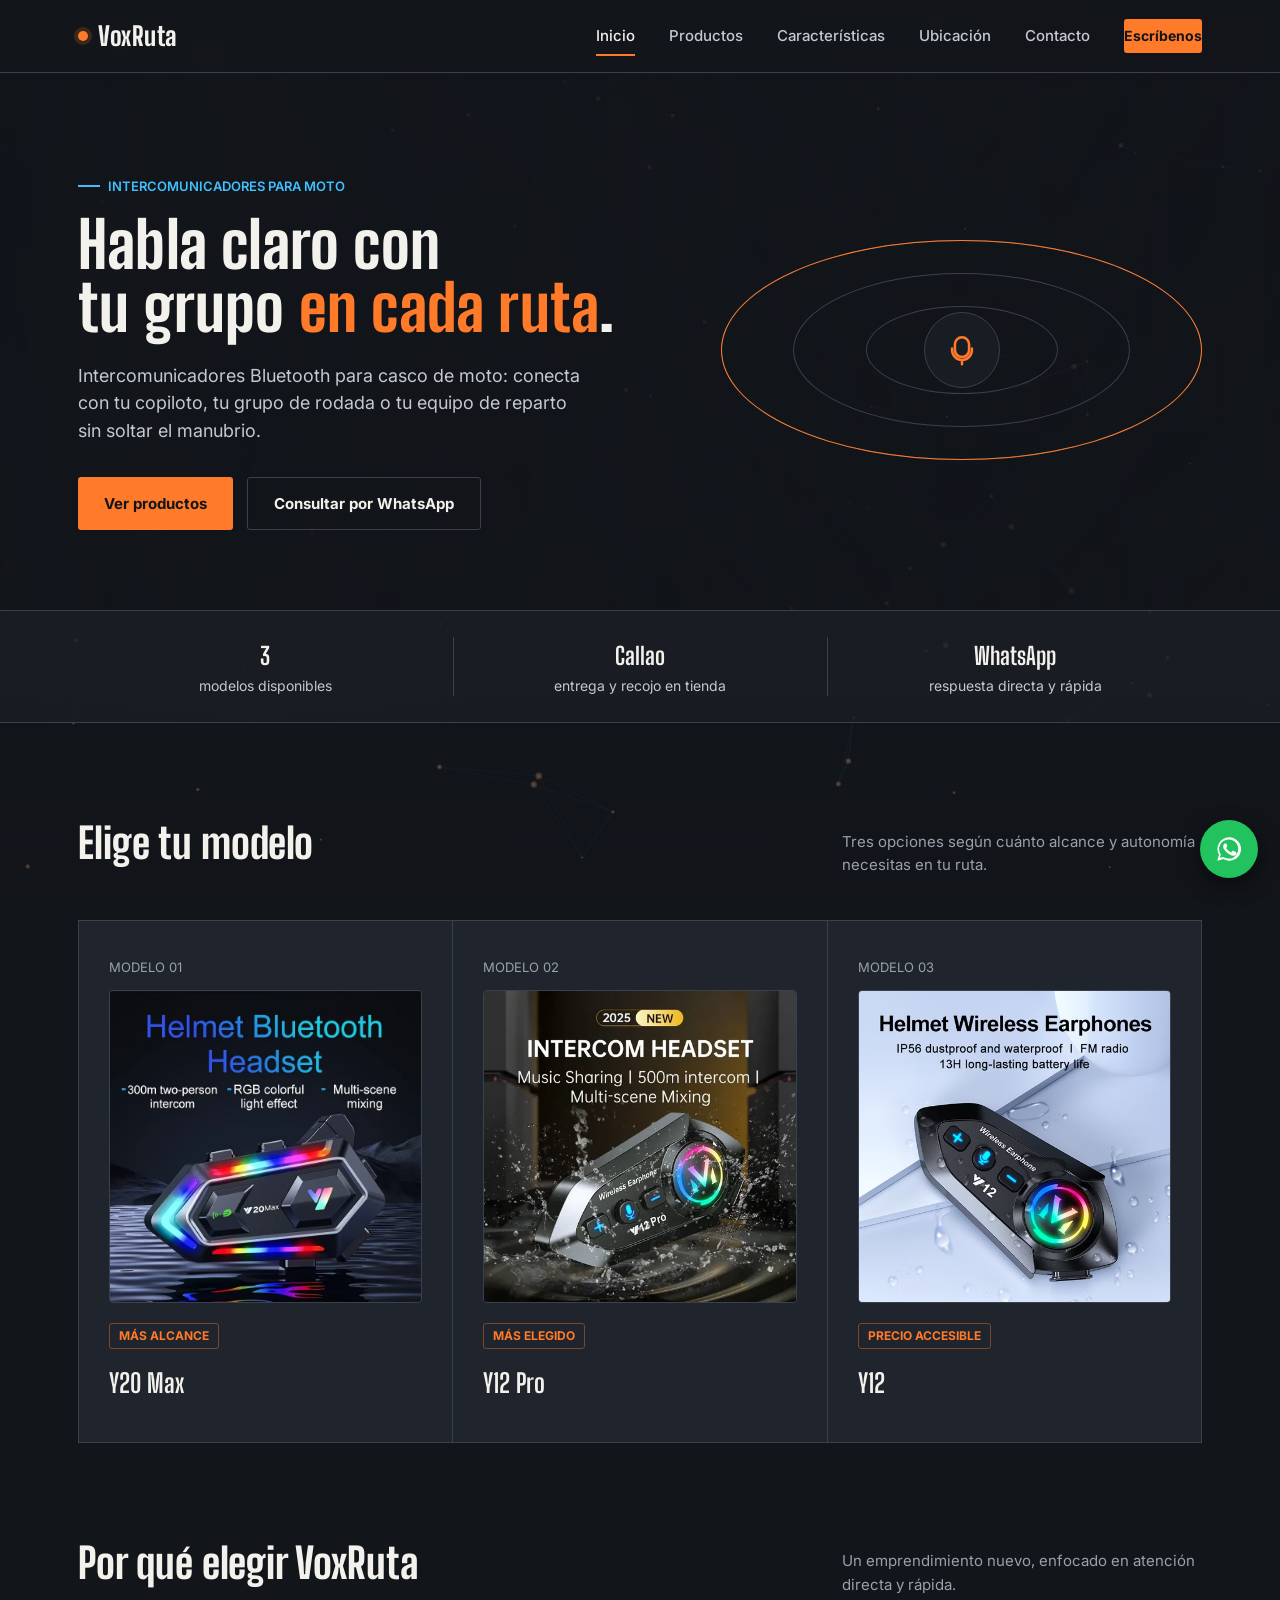
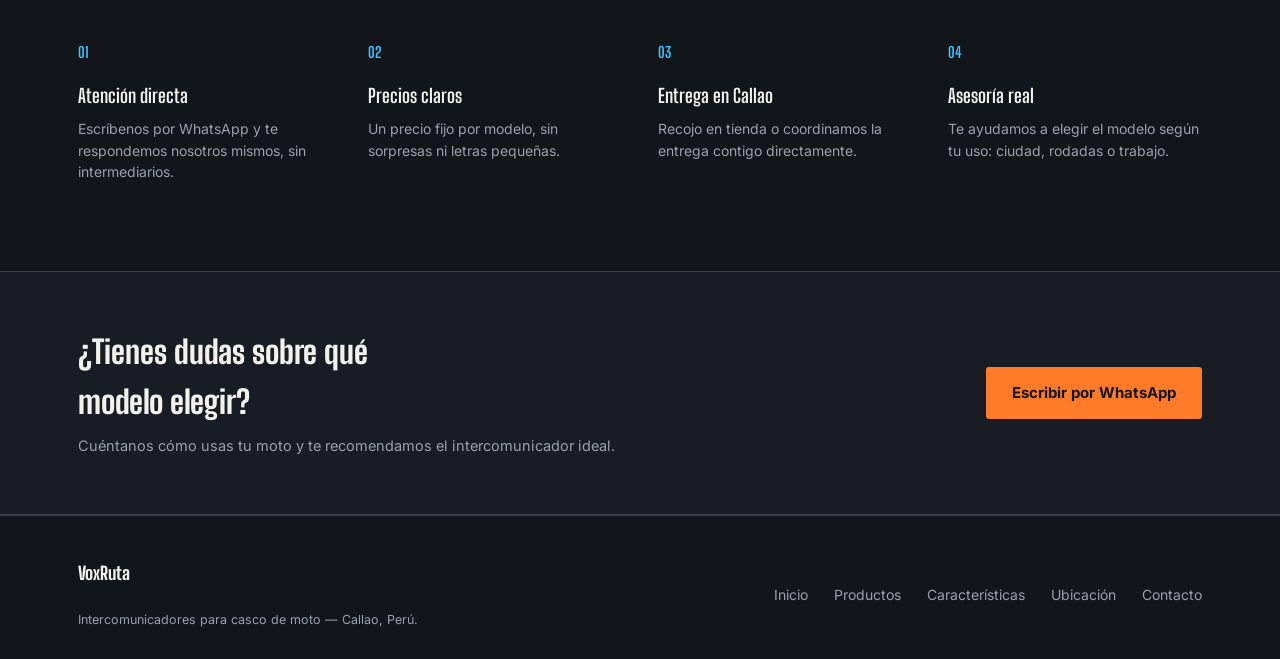
==== index.html @ f1b03894 "Add files via upload" ====
<!DOCTYPE html>
<html lang="es">
<head>
<meta charset="UTF-8">
<meta name="viewport" content="width=device-width, initial-scale=1.0">
<title>VoxRuta — Intercomunicadores para casco de moto</title>
<meta name="description" content="Intercomunicadores Bluetooth para casco de moto en Callao. Modelos Y20 Max, Y12 Pro y Y12. Pide directo por WhatsApp.">
<link rel="stylesheet" href="estilos/estilos.css">
</head>
<body>

<canvas id="fondo-animado"></canvas>
<div class="velo-fondo"></div>

<header class="encabezado">
  <div class="envoltura">
    <a href="index.html" class="marca"><span class="punto"></span>VoxRuta</a>
    <nav class="nav-principal" id="nav-principal">
      <a href="index.html" class="activo">Inicio</a>
      <a href="productos.html">Productos</a>
      <a href="caracteristicas.html">Características</a>
      <a href="ubicacion.html">Ubicación</a>
      <a href="contacto.html">Contacto</a>
      <a href="https://wa.me/51930140078?text=Hola%20VoxRuta%2C%20quiero%20informaci%C3%B3n%20sobre%20sus%20intercomunicadores" class="btn-wsp-nav" target="_blank" rel="noopener">Escríbenos</a>
    </nav>
    <button class="menu-toggle" id="menu-toggle" aria-label="Abrir menú" aria-expanded="false">
      <span></span><span></span><span></span>
    </button>
  </div>
</header>

<main>

  <section class="hero">
    <video class="hero-video" autoplay muted loop playsinline poster="imagenes/hero-poster.jpg">
      <source src="imagenes/hero-moto.mp4.mp4" type="video/mp4">
    </video>
    <div class="hero-video-overlay" aria-hidden="true"></div>
    <div class="envoltura">
      <div>
        <div class="hero-etiqueta"><span class="barra"></span>INTERCOMUNICADORES PARA MOTO</div>
        <h1>Habla claro con<br>tu grupo <span>en cada ruta</span>.</h1>
        <p class="intro">Intercomunicadores Bluetooth para casco de moto: conecta con tu copiloto, tu grupo de rodada o tu equipo de reparto sin soltar el manubrio.</p>
        <div class="fila-botones">
          <a href="productos.html" class="btn-primario">Ver productos</a>
          <a href="https://wa.me/51930140078?text=Hola%20VoxRuta%2C%20quiero%20informaci%C3%B3n%20sobre%20sus%20intercomunicadores" class="btn-secundario" target="_blank" rel="noopener">Consultar por WhatsApp</a>
        </div>
      </div>
      <div class="radar-wrap" aria-hidden="true">
        <div class="radar-anillo a1"></div>
        <div class="radar-anillo a2"></div>
        <div class="radar-anillo a3"></div>
        <div class="radar-pulso"></div>
        <div class="radar-centro">
          <svg viewBox="0 0 24 24" fill="none" stroke="currentColor" stroke-width="1.8">
            <path d="M12 3a5 5 0 0 0-5 5v4a5 5 0 0 0 10 0V8a5 5 0 0 0-5-5Z" stroke-linecap="round" stroke-linejoin="round"/>
            <path d="M19 11v1a7 7 0 0 1-14 0v-1M12 19v3" stroke-linecap="round" stroke-linejoin="round"/>
          </svg>
        </div>
      </div>
    </div>
  </section>

  <section class="franja">
    <div class="envoltura">
      <div class="franja-item"><strong>3</strong>modelos disponibles</div>
      <div class="franja-item"><strong>Callao</strong>entrega y recojo en tienda</div>
      <div class="franja-item"><strong>WhatsApp</strong>respuesta directa y rápida</div>
    </div>
  </section>

  <section class="seccion" id="modelos">
    <div class="envoltura">
      <div class="seccion-cabecera">
        <h2>Elige tu modelo</h2>
        <p>Tres opciones según cuánto alcance y autonomía necesitas en tu ruta.</p>
      </div>

      <div class="grilla-productos">

        <a class="tarjeta-producto tarjeta-simple" href="productos.html">
          <span class="modelo-num">MODELO 01</span>
          <div class="foto-producto"><img src="imagenes/y20 max.jpg" alt="Intercomunicador Y20 Max" loading="lazy"></div>
          <span class="destacado">MÁS ALCANCE</span>
          <h3>Y20 Max</h3>
        </a>

        <a class="tarjeta-producto tarjeta-simple" href="productos.html">
          <span class="modelo-num">MODELO 02</span>
          <div class="foto-producto"><img src="imagenes/y12 pro.avif" alt="Intercomunicador Y12 Pro" loading="lazy"></div>
          <span class="destacado">MÁS ELEGIDO</span>
          <h3>Y12 Pro</h3>
        </a>

        <a class="tarjeta-producto tarjeta-simple" href="productos.html">
          <span class="modelo-num">MODELO 03</span>
          <div class="foto-producto"><img src="imagenes/y12.avif" alt="Intercomunicador Y12" loading="lazy"></div>
          <span class="destacado">PRECIO ACCESIBLE</span>
          <h3>Y12</h3>
        </a>

      </div>
    </div>
  </section>

  <section class="seccion" style="padding-top:0">
    <div class="envoltura">
      <div class="seccion-cabecera">
        <h2>Por qué elegir VoxRuta</h2>
        <p>Un emprendimiento nuevo, enfocado en atención directa y rápida.</p>
      </div>
      <div class="grilla-beneficios">
        <div class="beneficio">
          <span class="num">01</span>
          <h4>Atención directa</h4>
          <p>Escríbenos por WhatsApp y te respondemos nosotros mismos, sin intermediarios.</p>
        </div>
        <div class="beneficio">
          <span class="num">02</span>
          <h4>Precios claros</h4>
          <p>Un precio fijo por modelo, sin sorpresas ni letras pequeñas.</p>
        </div>
        <div class="beneficio">
          <span class="num">03</span>
          <h4>Entrega en Callao</h4>
          <p>Recojo en tienda o coordinamos la entrega contigo directamente.</p>
        </div>
        <div class="beneficio">
          <span class="num">04</span>
          <h4>Asesoría real</h4>
          <p>Te ayudamos a elegir el modelo según tu uso: ciudad, rodadas o trabajo.</p>
        </div>
      </div>
    </div>
  </section>

  <section class="banner-wsp">
    <div class="envoltura">
      <div>
        <h3>¿Tienes dudas sobre qué modelo elegir?</h3>
        <p>Cuéntanos cómo usas tu moto y te recomendamos el intercomunicador ideal.</p>
      </div>
      <a href="https://wa.me/51930140078?text=Hola%20VoxRuta%2C%20tengo%20una%20consulta%20sobre%20los%20intercomunicadores" class="btn-primario" target="_blank" rel="noopener">Escribir por WhatsApp</a>
    </div>
  </section>

</main>

<footer class="pie">
  <div class="envoltura">
    <div>
      <div class="pie-marca">VoxRuta</div>
      <p class="pie-copy">Intercomunicadores para casco de moto — Callao, Perú.</p>
    </div>
    <nav class="pie-links">
      <a href="index.html">Inicio</a>
      <a href="productos.html">Productos</a>
      <a href="caracteristicas.html">Características</a>
      <a href="ubicacion.html">Ubicación</a>
      <a href="contacto.html">Contacto</a>
    </nav>
  </div>
</footer>

<a class="wsp-flotante" href="https://wa.me/51930140078?text=Hola%20VoxRuta%2C%20quiero%20informaci%C3%B3n%20sobre%20sus%20intercomunicadores" target="_blank" rel="noopener" aria-label="Escribir por WhatsApp">
  <svg viewBox="0 0 24 24" fill="#fff"><path d="M17.5 14.4c-.3-.1-1.6-.8-1.9-.9-.3-.1-.4-.1-.6.1-.2.3-.7.9-.8 1-.1.2-.3.2-.6.1-.3-.1-1.2-.4-2.3-1.4-.8-.7-1.4-1.6-1.6-1.9-.2-.3 0-.5.1-.6.1-.1.3-.3.4-.5.1-.1.2-.3.3-.4.1-.2 0-.4 0-.5C10.4 9 10 8 9.8 7.6c-.2-.4-.4-.4-.6-.4h-.5c-.2 0-.5.1-.7.3-.3.3-1 1-1 2.3s1 2.7 1.2 2.9c.1.2 2 3 4.8 4.3.7.3 1.2.5 1.6.6.7.2 1.3.2 1.8.1.5-.1 1.6-.7 1.9-1.3.2-.6.2-1.1.2-1.2-.1-.1-.3-.2-.6-.3Z"/><path d="M12 2a10 10 0 0 0-8.6 15L2 22l5.2-1.4A10 10 0 1 0 12 2Zm0 18.2c-1.6 0-3.2-.4-4.5-1.2l-.3-.2-3 .8.8-2.9-.2-.3A8.2 8.2 0 1 1 12 20.2Z"/></svg>
</a>

<script src="estilos/fondo.js"></script>
<script>
  const btnMenu = document.getElementById('menu-toggle');
  const nav = document.getElementById('nav-principal');
  btnMenu.addEventListener('click', () => {
    const abierto = nav.classList.toggle('abierto');
    btnMenu.setAttribute('aria-expanded', abierto);
  });
</script>

</body>
</html>
---- estilos/estilos.css ----
@import url('https://fonts.googleapis.com/css2?family=Big+Shoulders+Display:wght@600;700;800&family=Inter:wght@400;500;600;700&display=swap');

:root{
  --asfalto-900:#12151A;
  --asfalto-800:#1B1F26;
  --asfalto-700:#262B34;
  --linea-500:#3A414D;
  --ambar-500:#FF7A29;
  --ambar-400:#FF9A57;
  --onda-500:#3FC1FF;
  --crema-100:#F3F1EC;
  --gris-400:#9AA1AC;
  --gris-300:#C4C9D1;

  --fuente-display:'Big Shoulders Display', 'Arial Narrow', sans-serif;
  --fuente-texto:'Inter', -apple-system, BlinkMacSystemFont, 'Segoe UI', sans-serif;

  --radio-radar: 220px;
}

*{ box-sizing:border-box; margin:0; padding:0; }

html{ scroll-behavior:smooth; }

body{
  background:var(--asfalto-900);
  color:var(--crema-100);
  font-family:var(--fuente-texto);
  line-height:1.55;
  -webkit-font-smoothing:antialiased;
  position:relative;
}

/* -------------------- Fondo animado (canvas) -------------------- */

#fondo-animado{
  position:fixed;
  inset:0;
  z-index:-2;
  width:100vw;
  height:100vh;
  display:block;
  background:radial-gradient(ellipse at 20% 0%, #171B22 0%, var(--asfalto-900) 62%);
}

.velo-fondo{
  position:fixed;
  inset:0;
  z-index:-1;
  background:linear-gradient(180deg, rgba(18,21,26,0.35) 0%, rgba(18,21,26,0.55) 100%);
  pointer-events:none;
}

a{ color:inherit; text-decoration:none; }

img{ max-width:100%; display:block; }

.envoltura{
  max-width:1180px;
  margin:0 auto;
  padding:0 28px;
}

/* -------------------- Encabezado -------------------- */

.encabezado{
  position:sticky;
  top:0;
  z-index:50;
  background:rgba(18,21,26,0.72);
  backdrop-filter:blur(8px);
  border-bottom:1px solid var(--linea-500);
}

.encabezado .envoltura{
  display:flex;
  align-items:center;
  justify-content:space-between;
  height:72px;
}

.marca{
  display:flex;
  align-items:center;
  gap:10px;
  font-family:var(--fuente-display);
  font-weight:800;
  font-size:26px;
  letter-spacing:0.5px;
}

.marca .punto{
  width:10px;
  height:10px;
  border-radius:50%;
  background:var(--ambar-500);
  box-shadow:0 0 0 4px rgba(255,122,41,0.18);
}

.nav-principal{
  display:flex;
  align-items:center;
  gap:34px;
  font-size:15px;
  font-weight:500;
  color:var(--gris-300);
}

.nav-principal a{
  position:relative;
  padding:6px 0;
  transition:color .2s ease;
}
.nav-principal a:hover,
.nav-principal a.activo{ color:var(--crema-100); }
.nav-principal a.activo::after{
  content:"";
  position:absolute;
  left:0; right:0; bottom:-2px;
  height:2px;
  background:var(--ambar-500);
}

.btn-wsp-nav{
  display:flex;
  align-items:center;
  gap:8px;
  background:var(--ambar-500);
  color:var(--asfalto-900);
  font-weight:700;
  padding:10px 18px;
  border-radius:3px;
  font-size:14px;
  transition:background .2s ease, transform .15s ease;
}
.btn-wsp-nav:hover{ background:var(--ambar-400); transform:translateY(-1px); }

.menu-toggle{
  display:none;
  flex-direction:column;
  gap:5px;
  background:none;
  border:none;
  cursor:pointer;
  padding:6px;
}
.menu-toggle span{
  width:24px; height:2px; background:var(--crema-100);
}

/* -------------------- Botón flotante WhatsApp -------------------- */

.wsp-flotante{
  position:fixed;
  right:22px;
  bottom:22px;
  z-index:60;
  width:58px;
  height:58px;
  border-radius:50%;
  background:#22C35E;
  display:flex;
  align-items:center;
  justify-content:center;
  box-shadow:0 8px 22px rgba(0,0,0,0.45);
  transition:transform .18s ease;
}
.wsp-flotante:hover{ transform:scale(1.07); }
.wsp-flotante svg{ width:28px; height:28px; }

/* -------------------- Hero -------------------- */

.hero{
  position:relative;
  overflow:hidden;
  padding:96px 0 80px;
  border-bottom:1px solid var(--linea-500);
}

.hero-video{
  position:absolute;
  inset:0;
  z-index:0;
  width:100%;
  height:100%;
  object-fit:cover;
  object-position:center 40%;
}

.hero-video-overlay{
  position:absolute;
  inset:0;
  z-index:0;
  background:
    linear-gradient(90deg, rgba(18,21,26,0.94) 0%, rgba(18,21,26,0.75) 42%, rgba(18,21,26,0.45) 75%, rgba(18,21,26,0.65) 100%),
    linear-gradient(180deg, rgba(18,21,26,0.25) 0%, rgba(18,21,26,0.55) 100%);
}

@media (prefers-reduced-motion: reduce){
  .hero-video{ display:none; }
}

.hero .envoltura{
  position:relative;
  z-index:1;
  display:grid;
  grid-template-columns:1.1fr 0.9fr;
  gap:56px;
  align-items:center;
}

.hero-etiqueta{
  display:inline-flex;
  align-items:center;
  gap:8px;
  font-size:13px;
  font-weight:600;
  color:var(--onda-500);
  margin-bottom:18px;
}
.hero-etiqueta .barra{ width:22px; height:2px; background:var(--onda-500); }

.hero h1{
  font-family:var(--fuente-display);
  font-weight:800;
  font-size:clamp(40px, 6vw, 64px);
  line-height:0.98;
  letter-spacing:0.2px;
  margin-bottom:22px;
}
.hero h1 span{ color:var(--ambar-500); }

.hero p.intro{
  font-size:18px;
  color:var(--gris-300);
  max-width:46ch;
  margin-bottom:32px;
}

.fila-botones{ display:flex; gap:14px; flex-wrap:wrap; }

.btn-primario, .btn-secundario{
  display:inline-flex;
  align-items:center;
  gap:10px;
  padding:14px 26px;
  border-radius:3px;
  font-weight:700;
  font-size:15px;
  transition:transform .15s ease, background .2s ease, border-color .2s ease;
}
.btn-primario{ background:var(--ambar-500); color:var(--asfalto-900); }
.btn-primario:hover{ background:var(--ambar-400); transform:translateY(-1px); }
.btn-secundario{ border:1px solid var(--linea-500); color:var(--crema-100); }
.btn-secundario:hover{ border-color:var(--gris-400); }

/* Radar decorativo del hero */
.radar-wrap{
  position:relative;
  display:flex;
  align-items:center;
  justify-content:center;
  height:var(--radio-radar);
}
.radar-anillo{
  position:absolute;
  border:1px solid var(--linea-500);
  border-radius:50%;
}
.radar-anillo.a1{ width:100%; height:100%; }
.radar-anillo.a2{ width:70%; height:70%; }
.radar-anillo.a3{ width:40%; height:40%; }
.radar-pulso{
  position:absolute;
  width:100%; height:100%;
  border-radius:50%;
  border:1px solid var(--ambar-500);
  animation:pulso 2.8s ease-out infinite;
}
@keyframes pulso{
  0%{ transform:scale(0.35); opacity:0.9; }
  100%{ transform:scale(1); opacity:0; }
}
.radar-centro{
  position:relative;
  z-index:2;
  width:76px; height:76px;
  border-radius:50%;
  background:rgba(27,31,38,0.85);
  border:1px solid var(--linea-500);
  display:flex;
  align-items:center;
  justify-content:center;
}
.radar-centro svg{ width:34px; height:34px; color:var(--ambar-500); }

@media (prefers-reduced-motion: reduce){
  .radar-pulso{ animation:none; }
}

/* -------------------- Franja de confianza -------------------- */

.franja{
  border-bottom:1px solid var(--linea-500);
  background:rgba(27,31,38,0.78);
}
.franja .envoltura{
  display:grid;
  grid-template-columns:repeat(3,1fr);
  padding:26px 28px;
}
.franja-item{
  text-align:center;
  padding:0 16px;
  font-size:14px;
  color:var(--gris-300);
  border-left:1px solid var(--linea-500);
}
.franja-item:first-child{ border-left:none; }
.franja-item strong{
  display:block;
  font-family:var(--fuente-display);
  font-size:24px;
  font-weight:700;
  color:var(--crema-100);
}

/* -------------------- Secciones genéricas -------------------- */

.seccion{ padding:88px 0; }
.seccion-cabecera{
  display:flex;
  align-items:flex-end;
  justify-content:space-between;
  gap:24px;
  margin-bottom:44px;
  flex-wrap:wrap;
}
.seccion-cabecera h2{
  font-family:var(--fuente-display);
  font-weight:800;
  font-size:clamp(30px,4vw,42px);
}
.seccion-cabecera p{
  color:var(--gris-400);
  max-width:40ch;
  font-size:15px;
}

/* -------------------- Grilla de productos -------------------- */

.grilla-productos{
  display:grid;
  grid-template-columns:repeat(3, 1fr);
  gap:1px;
  background:var(--linea-500);
  border:1px solid var(--linea-500);
}

.tarjeta-producto{
  background:rgba(27,31,38,0.82);
  padding:36px 30px 30px;
  backdrop-filter:blur(2px);
  display:flex;
  flex-direction:column;
}

.tarjeta-simple{
  cursor:pointer;
  transition:background .2s ease;
}

.tarjeta-simple:hover{
  background:rgba(38,43,52,0.9);
}

.tarjeta-simple h3{
  margin-bottom:0;
}

.tarjeta-producto .modelo-num{
  font-size:13px;
  color:var(--gris-400);
  margin-bottom:18px;
}

.icono-producto{
  width:56px; height:56px;
  color:var(--onda-500);
  margin-bottom:22px;
}

.foto-producto{
  width:100%;
  aspect-ratio:1 / 1;
  border-radius:4px;
  overflow:hidden;
  margin:-6px 0 20px;
  border:1px solid var(--linea-500);
  background:var(--asfalto-900);
}
.foto-producto img{
  width:100%; height:100%;
  object-fit:cover;
  display:block;
  transition:transform .35s ease;
}
.tarjeta-producto:hover .foto-producto img{ transform:scale(1.04); }

.tarjeta-producto h3{
  font-family:var(--fuente-display);
  font-weight:700;
  font-size:26px;
  margin-bottom:8px;
}

.tarjeta-producto .destacado{
  display:inline-block;
  font-size:12px;
  font-weight:700;
  color:var(--ambar-500);
  border:1px solid rgba(255,122,41,0.4);
  padding:3px 9px;
  border-radius:3px;
  margin-bottom:14px;
  width:fit-content;
}

.tarjeta-producto p.desc{
  color:var(--gris-300);
  font-size:14.5px;
  margin-bottom:22px;
  flex-grow:1;
}

.lista-specs{
  list-style:none;
  margin-bottom:26px;
  font-size:13.5px;
  color:var(--gris-400);
}
.lista-specs li{
  display:flex;
  justify-content:space-between;
  padding:8px 0;
  border-top:1px solid var(--linea-500);
}
.lista-specs li:last-child{ border-bottom:1px solid var(--linea-500); }
.lista-specs li span:last-child{ color:var(--crema-100); font-weight:500; }

.precio-fila{
  display:flex;
  align-items:baseline;
  justify-content:space-between;
  margin-bottom:18px;
}
.precio{
  font-family:var(--fuente-display);
  font-weight:800;
  font-size:34px;
  color:var(--crema-100);
}
.precio small{
  font-family:var(--fuente-texto);
  font-size:14px;
  font-weight:500;
  color:var(--gris-400);
}

.btn-comprar{
  display:flex;
  align-items:center;
  justify-content:center;
  gap:9px;
  background:var(--ambar-500);
  color:var(--asfalto-900);
  font-weight:700;
  font-size:14.5px;
  padding:13px 18px;
  border-radius:3px;
  transition:background .2s ease;
}
.btn-comprar:hover{ background:var(--ambar-400); }
.btn-comprar svg{ width:18px; height:18px; }

/* -------------------- Beneficios -------------------- */

.grilla-beneficios{
  display:grid;
  grid-template-columns:repeat(4,1fr);
  gap:36px;
}
.beneficio h4{
  font-family:var(--fuente-display);
  font-size:19px;
  font-weight:700;
  margin:16px 0 8px;
}
.beneficio p{ color:var(--gris-400); font-size:14px; }
.beneficio .num{
  font-family:var(--fuente-display);
  font-size:15px;
  color:var(--onda-500);
  font-weight:700;
}

/* -------------------- Banner WhatsApp -------------------- */

.banner-wsp{
  background:rgba(27,31,38,0.82);
  border-top:1px solid var(--linea-500);
  border-bottom:1px solid var(--linea-500);
}
.banner-wsp .envoltura{
  padding:56px 28px;
  display:flex;
  align-items:center;
  justify-content:space-between;
  gap:24px;
  flex-wrap:wrap;
}
.banner-wsp h3{
  font-family:var(--fuente-display);
  font-size:clamp(24px,3vw,32px);
  font-weight:800;
  max-width:22ch;
}
.banner-wsp p{ color:var(--gris-400); margin-top:8px; font-size:14.5px; }

/* -------------------- Formularios / tarjetas de contacto -------------------- */

.grilla-contacto{
  display:grid;
  grid-template-columns:1fr 1fr;
  gap:1px;
  background:var(--linea-500);
  border:1px solid var(--linea-500);
}
.panel-contacto{
  background:rgba(27,31,38,0.82);
  padding:40px;
  backdrop-filter:blur(2px);
}
.panel-contacto h3{
  font-family:var(--fuente-display);
  font-size:22px;
  margin-bottom:18px;
}
.dato-contacto{
  display:flex;
  gap:14px;
  padding:16px 0;
  border-top:1px solid var(--linea-500);
}
.dato-contacto:first-of-type{ border-top:none; }
.dato-contacto svg{ width:20px; height:20px; color:var(--ambar-500); flex-shrink:0; margin-top:2px; }
.dato-contacto .etiqueta{ font-size:12.5px; color:var(--gris-400); margin-bottom:3px; }
.dato-contacto .valor{ font-size:15px; font-weight:500; }

.mapa-embed{
  width:100%;
  height:100%;
  min-height:340px;
  border:0;
  filter:grayscale(0.35) contrast(1.05);
}

/* -------------------- Métodos de pago -------------------- */

.grilla-pagos{
  display:grid;
  grid-template-columns:repeat(5, 1fr);
  gap:1px;
  background:var(--linea-500);
  border:1px solid var(--linea-500);
}
.metodo-pago{
  background:rgba(27,31,38,0.82);
  padding:28px 20px;
  display:flex;
  flex-direction:column;
  align-items:flex-start;
  gap:14px;
}
.metodo-pago .icono-pago{
  width:40px; height:40px;
  border-radius:50%;
  display:flex;
  align-items:center;
  justify-content:center;
  background:var(--asfalto-900);
  border:1px solid var(--linea-500);
  font-family:var(--fuente-display);
  font-weight:700;
  font-size:14px;
  color:var(--ambar-500);
}
.metodo-pago .icono-pago svg{ width:20px; height:20px; color:var(--ambar-500); }
.metodo-pago h4{
  font-family:var(--fuente-display);
  font-weight:700;
  font-size:17px;
}
.metodo-pago p{
  font-size:13px;
  color:var(--gris-400);
  line-height:1.5;
}
.metodo-pago .numero{
  font-size:13.5px;
  color:var(--onda-500);
  font-weight:600;
  word-break:break-word;
}

@media (max-width: 900px){
  .grilla-pagos{ grid-template-columns:1fr 1fr; }
}
@media (max-width: 520px){
  .grilla-pagos{ grid-template-columns:1fr; }
}

/* -------------------- Pie -------------------- */

.pie{
  border-top:1px solid var(--linea-500);
  padding:44px 0 30px;
}
.pie .envoltura{
  display:flex;
  justify-content:space-between;
  align-items:center;
  flex-wrap:wrap;
  gap:18px;
}
.pie-marca{
  font-family:var(--fuente-display);
  font-weight:800;
  font-size:18px;
}
.pie-links{ display:flex; gap:26px; font-size:14px; color:var(--gris-400); }
.pie-copy{ font-size:12.5px; color:var(--gris-400); margin-top:22px; }

/* -------------------- Páginas internas (encabezado simple) -------------------- */

.encabezado-pagina{
  padding:64px 0 40px;
  border-bottom:1px solid var(--linea-500);
}
.encabezado-pagina .miga{
  font-size:13px;
  color:var(--gris-400);
  margin-bottom:14px;
}
.encabezado-pagina .miga .ambar{ color:var(--ambar-500); }
.encabezado-pagina h1{
  font-family:var(--fuente-display);
  font-weight:800;
  font-size:clamp(34px,5vw,50px);
}
.encabezado-pagina p{
  color:var(--gris-400);
  max-width:52ch;
  margin-top:14px;
  font-size:15.5px;
}

/* -------------------- Responsive -------------------- */

@media (max-width: 900px){
  .hero .envoltura{ grid-template-columns:1fr; }
  .radar-wrap{ display:none; }
  .grilla-productos{ grid-template-columns:1fr; }
  .grilla-beneficios{ grid-template-columns:1fr 1fr; }
  .grilla-contacto{ grid-template-columns:1fr; }
  .franja .envoltura{ grid-template-columns:1fr; gap:14px; }
  .franja-item{ border-left:none; border-top:1px solid var(--linea-500); padding-top:14px; }
  .franja-item:first-child{ border-top:none; padding-top:0; }
}

@media (max-width: 720px){
  .nav-principal{
    position:absolute;
    top:72px; left:0; right:0;
    background:var(--asfalto-900);
    border-bottom:1px solid var(--linea-500);
    flex-direction:column;
    align-items:flex-start;
    padding:20px 28px 28px;
    gap:18px;
    display:none;
  }
  .nav-principal.abierto{ display:flex; }
  .menu-toggle{ display:flex; }
  .btn-wsp-nav{ display:none; }
  .nav-principal .btn-wsp-nav{ display:flex; margin-top:8px; }
}

:focus-visible{
  outline:2px solid var(--onda-500);
  outline-offset:3px;
}
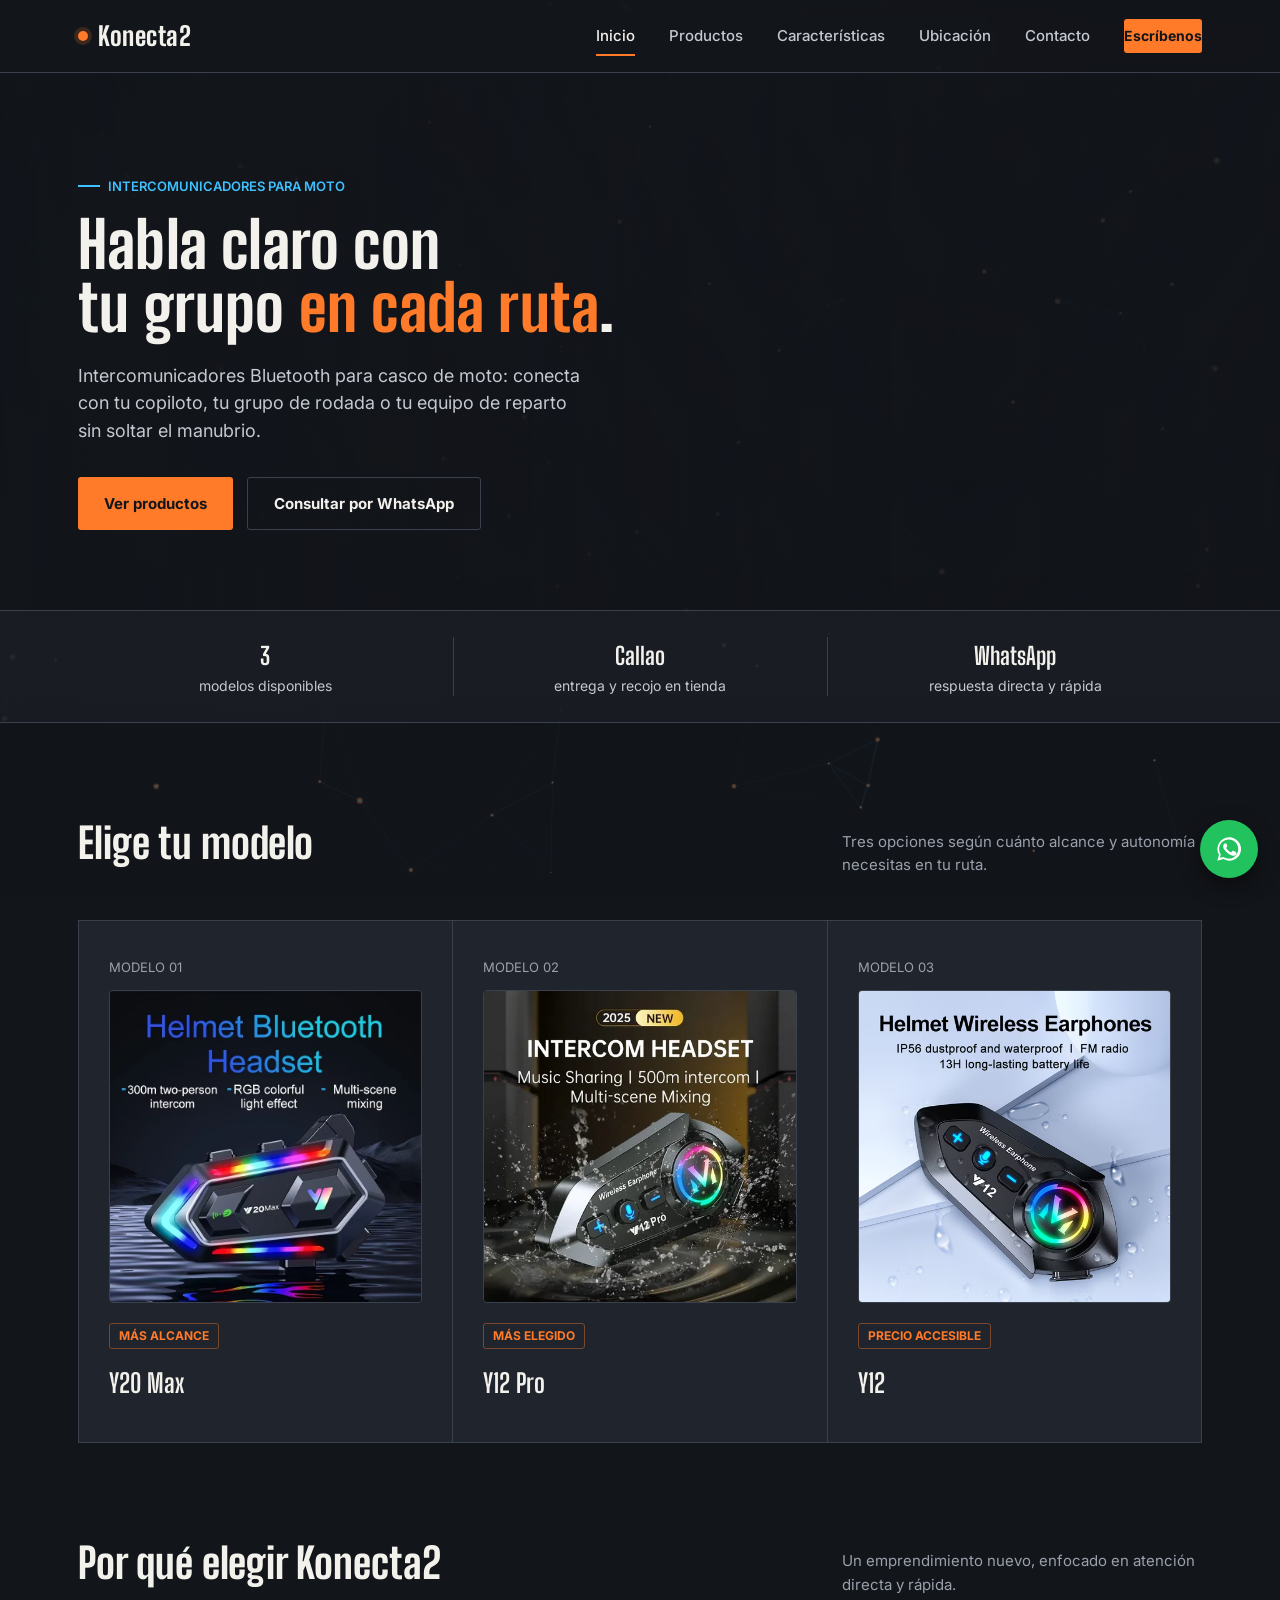
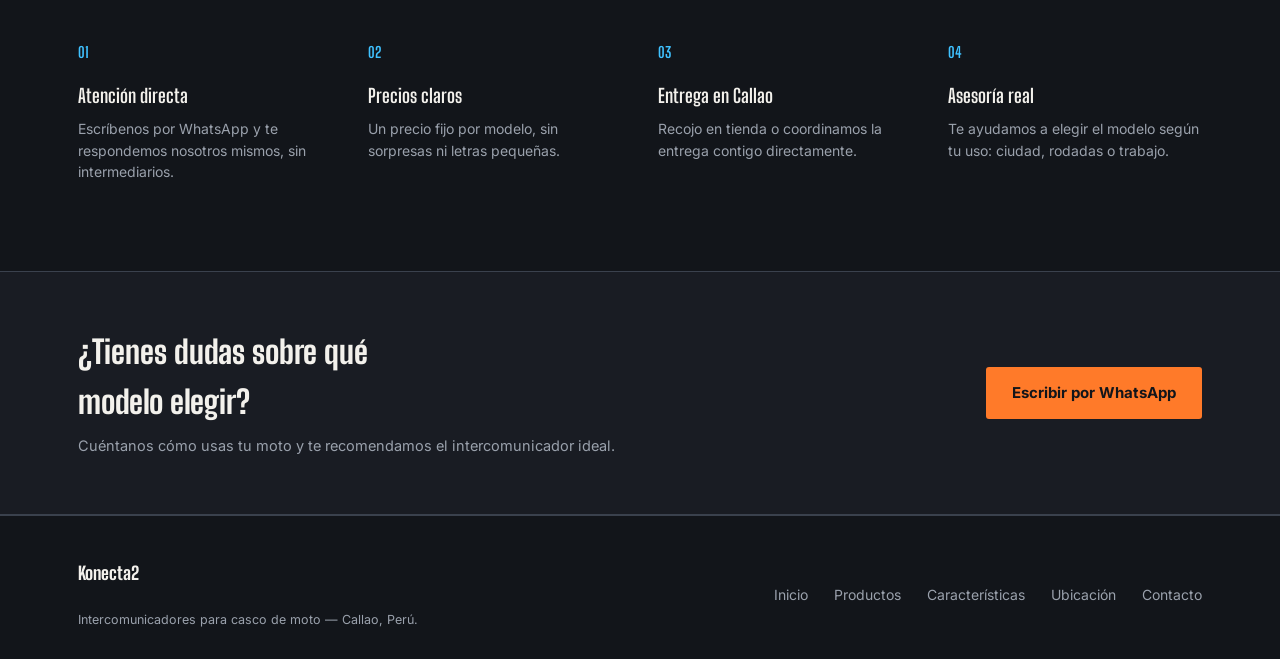
==== commit f7e3985d: "Add files via upload" ====
--- a/index.html
+++ b/index.html
@@ -3,10 +3,14 @@
 <head>
 <meta charset="UTF-8">
 <meta name="viewport" content="width=device-width, initial-scale=1.0">
-<title>VoxRuta — Intercomunicadores para casco de moto</title>
+
+<title>Konecta2 — Intercomunicadores para casco de moto</title>
+
 <meta name="description" content="Intercomunicadores Bluetooth para casco de moto en Callao. Modelos Y20 Max, Y12 Pro y Y12. Pide directo por WhatsApp.">
+
 <link rel="stylesheet" href="estilos/estilos.css">
 </head>
+
 <body>
 
 <canvas id="fondo-animado"></canvas>
@@ -14,167 +18,510 @@
 
 <header class="encabezado">
   <div class="envoltura">
-    <a href="index.html" class="marca"><span class="punto"></span>VoxRuta</a>
+
+    <a href="index.html" class="marca">
+      <span class="punto"></span>
+      Konecta2
+    </a>
+
     <nav class="nav-principal" id="nav-principal">
+
       <a href="index.html" class="activo">Inicio</a>
+
       <a href="productos.html">Productos</a>
+
       <a href="caracteristicas.html">Características</a>
+
       <a href="ubicacion.html">Ubicación</a>
+
       <a href="contacto.html">Contacto</a>
-      <a href="https://wa.me/51930140078?text=Hola%20VoxRuta%2C%20quiero%20informaci%C3%B3n%20sobre%20sus%20intercomunicadores" class="btn-wsp-nav" target="_blank" rel="noopener">Escríbenos</a>
+
+      <a
+        href="https://wa.me/51930140078?text=Hola%20Konecta2%2C%20quiero%20informaci%C3%B3n%20sobre%20sus%20intercomunicadores"
+        class="btn-wsp-nav"
+        target="_blank"
+        rel="noopener"
+      >
+        Escríbenos
+      </a>
+
     </nav>
-    <button class="menu-toggle" id="menu-toggle" aria-label="Abrir menú" aria-expanded="false">
-      <span></span><span></span><span></span>
+
+    <button
+      class="menu-toggle"
+      id="menu-toggle"
+      aria-label="Abrir menú"
+      aria-expanded="false"
+    >
+      <span></span>
+      <span></span>
+      <span></span>
     </button>
+
   </div>
 </header>
 
+
 <main>
 
+  <!-- ==================== HERO ==================== -->
+
   <section class="hero">
-    <video class="hero-video" autoplay muted loop playsinline poster="imagenes/hero-poster.jpg">
+
+    <video
+      class="hero-video"
+      autoplay
+      muted
+      loop
+      playsinline
+      poster="imagenes/hero-poster.jpg"
+    >
       <source src="imagenes/hero-moto.mp4.mp4" type="video/mp4">
     </video>
-    <div class="hero-video-overlay" aria-hidden="true"></div>
+
+    <div
+      class="hero-video-overlay"
+      aria-hidden="true"
+    ></div>
+
     <div class="envoltura">
+
       <div>
-        <div class="hero-etiqueta"><span class="barra"></span>INTERCOMUNICADORES PARA MOTO</div>
-        <h1>Habla claro con<br>tu grupo <span>en cada ruta</span>.</h1>
-        <p class="intro">Intercomunicadores Bluetooth para casco de moto: conecta con tu copiloto, tu grupo de rodada o tu equipo de reparto sin soltar el manubrio.</p>
+
+        <div class="hero-etiqueta">
+          <span class="barra"></span>
+          INTERCOMUNICADORES PARA MOTO
+        </div>
+
+        <h1>
+          Habla claro con<br>
+          tu grupo <span>en cada ruta</span>.
+        </h1>
+
+        <p class="intro">
+          Intercomunicadores Bluetooth para casco de moto:
+          conecta con tu copiloto, tu grupo de rodada o tu equipo
+          de reparto sin soltar el manubrio.
+        </p>
+
         <div class="fila-botones">
-          <a href="productos.html" class="btn-primario">Ver productos</a>
-          <a href="https://wa.me/51930140078?text=Hola%20VoxRuta%2C%20quiero%20informaci%C3%B3n%20sobre%20sus%20intercomunicadores" class="btn-secundario" target="_blank" rel="noopener">Consultar por WhatsApp</a>
+
+          <a
+            href="productos.html"
+            class="btn-primario"
+          >
+            Ver productos
+          </a>
+
+          <a
+            href="https://wa.me/51930140078?text=Hola%20Konecta2%2C%20quiero%20informaci%C3%B3n%20sobre%20sus%20intercomunicadores"
+            class="btn-secundario"
+            target="_blank"
+            rel="noopener"
+          >
+            Consultar por WhatsApp
+          </a>
+
         </div>
-      </div>
-      <div class="radar-wrap" aria-hidden="true">
-        <div class="radar-anillo a1"></div>
-        <div class="radar-anillo a2"></div>
-        <div class="radar-anillo a3"></div>
-        <div class="radar-pulso"></div>
-        <div class="radar-centro">
-          <svg viewBox="0 0 24 24" fill="none" stroke="currentColor" stroke-width="1.8">
-            <path d="M12 3a5 5 0 0 0-5 5v4a5 5 0 0 0 10 0V8a5 5 0 0 0-5-5Z" stroke-linecap="round" stroke-linejoin="round"/>
-            <path d="M19 11v1a7 7 0 0 1-14 0v-1M12 19v3" stroke-linecap="round" stroke-linejoin="round"/>
-          </svg>
+
+      </div>
+
+      <!-- RADAR ELIMINADO -->
+      <!-- Ya no hay radar ni micrófono sobre la imagen -->
+
+    </div>
+
+  </section>
+
+
+  <!-- ==================== FRANJA ==================== -->
+
+  <section class="franja">
+
+    <div class="envoltura">
+
+      <div class="franja-item">
+        <strong>3</strong>
+        modelos disponibles
+      </div>
+
+      <div class="franja-item">
+        <strong>Callao</strong>
+        entrega y recojo en tienda
+      </div>
+
+      <div class="franja-item">
+        <strong>WhatsApp</strong>
+        respuesta directa y rápida
+      </div>
+
+    </div>
+
+  </section>
+
+
+  <!-- ==================== PRODUCTOS ==================== -->
+
+  <section class="seccion" id="modelos">
+
+    <div class="envoltura">
+
+      <div class="seccion-cabecera">
+
+        <h2>Elige tu modelo</h2>
+
+        <p>
+          Tres opciones según cuánto alcance y autonomía
+          necesitas en tu ruta.
+        </p>
+
+      </div>
+
+
+      <div class="grilla-productos">
+
+
+        <!-- MODELO 01 -->
+
+        <a
+          class="tarjeta-producto tarjeta-simple"
+          href="productos.html"
+        >
+
+          <span class="modelo-num">
+            MODELO 01
+          </span>
+
+          <div class="foto-producto">
+
+            <img
+              src="imagenes/y20 max.jpg"
+              alt="Intercomunicador Y20 Max"
+              loading="lazy"
+            >
+
+          </div>
+
+          <span class="destacado">
+            MÁS ALCANCE
+          </span>
+
+          <h3>
+            Y20 Max
+          </h3>
+
+        </a>
+
+
+        <!-- MODELO 02 -->
+
+        <a
+          class="tarjeta-producto tarjeta-simple"
+          href="productos.html"
+        >
+
+          <span class="modelo-num">
+            MODELO 02
+          </span>
+
+          <div class="foto-producto">
+
+            <img
+              src="imagenes/y12 pro.avif"
+              alt="Intercomunicador Y12 Pro"
+              loading="lazy"
+            >
+
+          </div>
+
+          <span class="destacado">
+            MÁS ELEGIDO
+          </span>
+
+          <h3>
+            Y12 Pro
+          </h3>
+
+        </a>
+
+
+        <!-- MODELO 03 -->
+
+        <a
+          class="tarjeta-producto tarjeta-simple"
+          href="productos.html"
+        >
+
+          <span class="modelo-num">
+            MODELO 03
+          </span>
+
+          <div class="foto-producto">
+
+            <img
+              src="imagenes/y12.avif"
+              alt="Intercomunicador Y12"
+              loading="lazy"
+            >
+
+          </div>
+
+          <span class="destacado">
+            PRECIO ACCESIBLE
+          </span>
+
+          <h3>
+            Y12
+          </h3>
+
+        </a>
+
+      </div>
+
+    </div>
+
+  </section>
+
+
+  <!-- ==================== BENEFICIOS ==================== -->
+
+  <section
+    class="seccion"
+    style="padding-top:0"
+  >
+
+    <div class="envoltura">
+
+      <div class="seccion-cabecera">
+
+        <h2>
+          Por qué elegir Konecta2
+        </h2>
+
+        <p>
+          Un emprendimiento nuevo, enfocado en atención
+          directa y rápida.
+        </p>
+
+      </div>
+
+
+      <div class="grilla-beneficios">
+
+
+        <div class="beneficio">
+
+          <span class="num">
+            01
+          </span>
+
+          <h4>
+            Atención directa
+          </h4>
+
+          <p>
+            Escríbenos por WhatsApp y te respondemos
+            nosotros mismos, sin intermediarios.
+          </p>
+
         </div>
-      </div>
+
+
+        <div class="beneficio">
+
+          <span class="num">
+            02
+          </span>
+
+          <h4>
+            Precios claros
+          </h4>
+
+          <p>
+            Un precio fijo por modelo, sin sorpresas
+            ni letras pequeñas.
+          </p>
+
+        </div>
+
+
+        <div class="beneficio">
+
+          <span class="num">
+            03
+          </span>
+
+          <h4>
+            Entrega en Callao
+          </h4>
+
+          <p>
+            Recojo en tienda o coordinamos la entrega
+            contigo directamente.
+          </p>
+
+        </div>
+
+
+        <div class="beneficio">
+
+          <span class="num">
+            04
+          </span>
+
+          <h4>
+            Asesoría real
+          </h4>
+
+          <p>
+            Te ayudamos a elegir el modelo según tu uso:
+            ciudad, rodadas o trabajo.
+          </p>
+
+        </div>
+
+
+      </div>
+
     </div>
+
   </section>
 
-  <section class="franja">
+
+  <!-- ==================== WHATSAPP ==================== -->
+
+  <section class="banner-wsp">
+
     <div class="envoltura">
-      <div class="franja-item"><strong>3</strong>modelos disponibles</div>
-      <div class="franja-item"><strong>Callao</strong>entrega y recojo en tienda</div>
-      <div class="franja-item"><strong>WhatsApp</strong>respuesta directa y rápida</div>
+
+      <div>
+
+        <h3>
+          ¿Tienes dudas sobre qué modelo elegir?
+        </h3>
+
+        <p>
+          Cuéntanos cómo usas tu moto y te recomendamos
+          el intercomunicador ideal.
+        </p>
+
+      </div>
+
+
+      <a
+        href="https://wa.me/51930140078?text=Hola%20Konecta2%2C%20tengo%20una%20consulta%20sobre%20los%20intercomunicadores"
+        class="btn-primario"
+        target="_blank"
+        rel="noopener"
+      >
+        Escribir por WhatsApp
+      </a>
+
     </div>
+
   </section>
 
-  <section class="seccion" id="modelos">
-    <div class="envoltura">
-      <div class="seccion-cabecera">
-        <h2>Elige tu modelo</h2>
-        <p>Tres opciones según cuánto alcance y autonomía necesitas en tu ruta.</p>
-      </div>
-
-      <div class="grilla-productos">
-
-        <a class="tarjeta-producto tarjeta-simple" href="productos.html">
-          <span class="modelo-num">MODELO 01</span>
-          <div class="foto-producto"><img src="imagenes/y20 max.jpg" alt="Intercomunicador Y20 Max" loading="lazy"></div>
-          <span class="destacado">MÁS ALCANCE</span>
-          <h3>Y20 Max</h3>
-        </a>
-
-        <a class="tarjeta-producto tarjeta-simple" href="productos.html">
-          <span class="modelo-num">MODELO 02</span>
-          <div class="foto-producto"><img src="imagenes/y12 pro.avif" alt="Intercomunicador Y12 Pro" loading="lazy"></div>
-          <span class="destacado">MÁS ELEGIDO</span>
-          <h3>Y12 Pro</h3>
-        </a>
-
-        <a class="tarjeta-producto tarjeta-simple" href="productos.html">
-          <span class="modelo-num">MODELO 03</span>
-          <div class="foto-producto"><img src="imagenes/y12.avif" alt="Intercomunicador Y12" loading="lazy"></div>
-          <span class="destacado">PRECIO ACCESIBLE</span>
-          <h3>Y12</h3>
-        </a>
-
-      </div>
+</main>
+
+
+<!-- ==================== FOOTER ==================== -->
+
+<footer class="pie">
+
+  <div class="envoltura">
+
+    <div>
+
+      <div class="pie-marca">
+        Konecta2
+      </div>
+
+      <p class="pie-copy">
+        Intercomunicadores para casco de moto — Callao, Perú.
+      </p>
+
     </div>
-  </section>
-
-  <section class="seccion" style="padding-top:0">
-    <div class="envoltura">
-      <div class="seccion-cabecera">
-        <h2>Por qué elegir VoxRuta</h2>
-        <p>Un emprendimiento nuevo, enfocado en atención directa y rápida.</p>
-      </div>
-      <div class="grilla-beneficios">
-        <div class="beneficio">
-          <span class="num">01</span>
-          <h4>Atención directa</h4>
-          <p>Escríbenos por WhatsApp y te respondemos nosotros mismos, sin intermediarios.</p>
-        </div>
-        <div class="beneficio">
-          <span class="num">02</span>
-          <h4>Precios claros</h4>
-          <p>Un precio fijo por modelo, sin sorpresas ni letras pequeñas.</p>
-        </div>
-        <div class="beneficio">
-          <span class="num">03</span>
-          <h4>Entrega en Callao</h4>
-          <p>Recojo en tienda o coordinamos la entrega contigo directamente.</p>
-        </div>
-        <div class="beneficio">
-          <span class="num">04</span>
-          <h4>Asesoría real</h4>
-          <p>Te ayudamos a elegir el modelo según tu uso: ciudad, rodadas o trabajo.</p>
-        </div>
-      </div>
-    </div>
-  </section>
-
-  <section class="banner-wsp">
-    <div class="envoltura">
-      <div>
-        <h3>¿Tienes dudas sobre qué modelo elegir?</h3>
-        <p>Cuéntanos cómo usas tu moto y te recomendamos el intercomunicador ideal.</p>
-      </div>
-      <a href="https://wa.me/51930140078?text=Hola%20VoxRuta%2C%20tengo%20una%20consulta%20sobre%20los%20intercomunicadores" class="btn-primario" target="_blank" rel="noopener">Escribir por WhatsApp</a>
-    </div>
-  </section>
-
-</main>
-
-<footer class="pie">
-  <div class="envoltura">
-    <div>
-      <div class="pie-marca">VoxRuta</div>
-      <p class="pie-copy">Intercomunicadores para casco de moto — Callao, Perú.</p>
-    </div>
+
+
     <nav class="pie-links">
-      <a href="index.html">Inicio</a>
-      <a href="productos.html">Productos</a>
-      <a href="caracteristicas.html">Características</a>
-      <a href="ubicacion.html">Ubicación</a>
-      <a href="contacto.html">Contacto</a>
+
+      <a href="index.html">
+        Inicio
+      </a>
+
+      <a href="productos.html">
+        Productos
+      </a>
+
+      <a href="caracteristicas.html">
+        Características
+      </a>
+
+      <a href="ubicacion.html">
+        Ubicación
+      </a>
+
+      <a href="contacto.html">
+        Contacto
+      </a>
+
     </nav>
+
   </div>
+
 </footer>
 
-<a class="wsp-flotante" href="https://wa.me/51930140078?text=Hola%20VoxRuta%2C%20quiero%20informaci%C3%B3n%20sobre%20sus%20intercomunicadores" target="_blank" rel="noopener" aria-label="Escribir por WhatsApp">
-  <svg viewBox="0 0 24 24" fill="#fff"><path d="M17.5 14.4c-.3-.1-1.6-.8-1.9-.9-.3-.1-.4-.1-.6.1-.2.3-.7.9-.8 1-.1.2-.3.2-.6.1-.3-.1-1.2-.4-2.3-1.4-.8-.7-1.4-1.6-1.6-1.9-.2-.3 0-.5.1-.6.1-.1.3-.3.4-.5.1-.1.2-.3.3-.4.1-.2 0-.4 0-.5C10.4 9 10 8 9.8 7.6c-.2-.4-.4-.4-.6-.4h-.5c-.2 0-.5.1-.7.3-.3.3-1 1-1 2.3s1 2.7 1.2 2.9c.1.2 2 3 4.8 4.3.7.3 1.2.5 1.6.6.7.2 1.3.2 1.8.1.5-.1 1.6-.7 1.9-1.3.2-.6.2-1.1.2-1.2-.1-.1-.3-.2-.6-.3Z"/><path d="M12 2a10 10 0 0 0-8.6 15L2 22l5.2-1.4A10 10 0 1 0 12 2Zm0 18.2c-1.6 0-3.2-.4-4.5-1.2l-.3-.2-3 .8.8-2.9-.2-.3A8.2 8.2 0 1 1 12 20.2Z"/></svg>
+
+<!-- ==================== WHATSAPP FLOTANTE ==================== -->
+
+<a
+  class="wsp-flotante"
+  href="https://wa.me/51930140078?text=Hola%20Konecta2%2C%20quiero%20informaci%C3%B3n%20sobre%20sus%20intercomunicadores"
+  target="_blank"
+  rel="noopener"
+  aria-label="Escribir por WhatsApp"
+>
+
+  <svg
+    viewBox="0 0 24 24"
+    fill="#fff"
+  >
+
+    <path d="M17.5 14.4c-.3-.1-1.6-.8-1.9-.9-.3-.1-.4-.1-.6.1-.2.3-.7.9-.8 1-.1.2-.3.2-.6.1-.3-.1-1.2-.4-2.3-1.4-.8-.7-1.4-1.6-1.6-1.9-.2-.3 0-.5.1-.6.1-.1.3-.3.4-.5.1-.1.2-.3.3-.4.1-.2 0-.4 0-.5C10.4 9 10 8 9.8 7.6c-.2-.4-.4-.4-.6-.4h-.5c-.2 0-.5.1-.7.3-.3.3-1 1-1 2.3s1 2.7 1.2 2.9c.1.2 2 3 4.8 4.3.7.3 1.2.5 1.6.6.7.2 1.3.2 1.8.1.5-.1 1.6-.7 1.9-1.3.2-.6.2-1.1.2-1.2-.1-.1-.3-.2-.6-.3Z"/>
+
+    <path d="M12 2a10 10 0 0 0-8.6 15L2 22l5.2-1.4A10 10 0 1 0 12 2Zm0 18.2c-1.6 0-3.2-.4-4.5-1.2l-.3-.2-3 .8.8-2.9-.2-.3A8.2 8.2 0 1 1 12 20.2Z"/>
+
+  </svg>
+
 </a>
 
+
+<!-- ==================== SCRIPTS ==================== -->
+
 <script src="estilos/fondo.js"></script>
+
 <script>
-  const btnMenu = document.getElementById('menu-toggle');
-  const nav = document.getElementById('nav-principal');
+
+  const btnMenu =
+    document.getElementById('menu-toggle');
+
+  const nav =
+    document.getElementById('nav-principal');
+
   btnMenu.addEventListener('click', () => {
-    const abierto = nav.classList.toggle('abierto');
-    btnMenu.setAttribute('aria-expanded', abierto);
+
+    const abierto =
+      nav.classList.toggle('abierto');
+
+    btnMenu.setAttribute(
+      'aria-expanded',
+      abierto
+    );
+
   });
+
 </script>
+
 
 </body>
 </html>
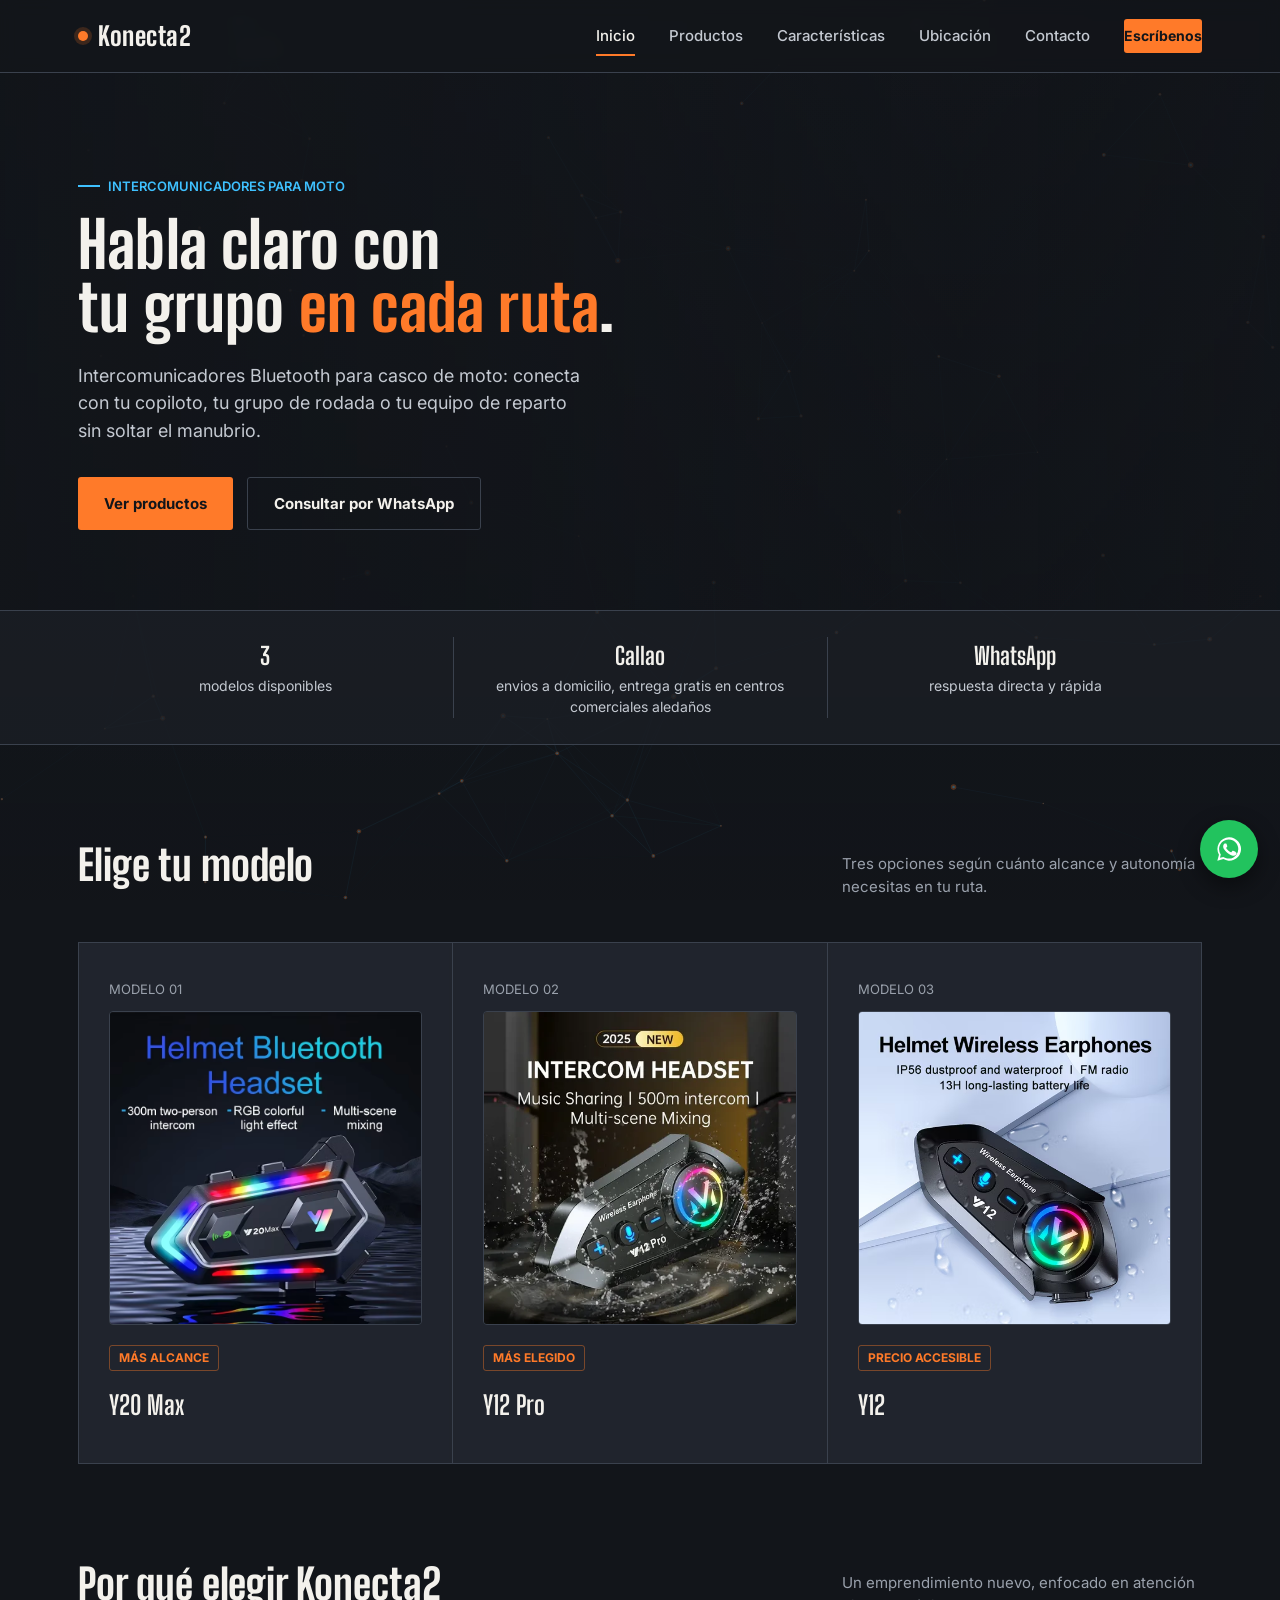
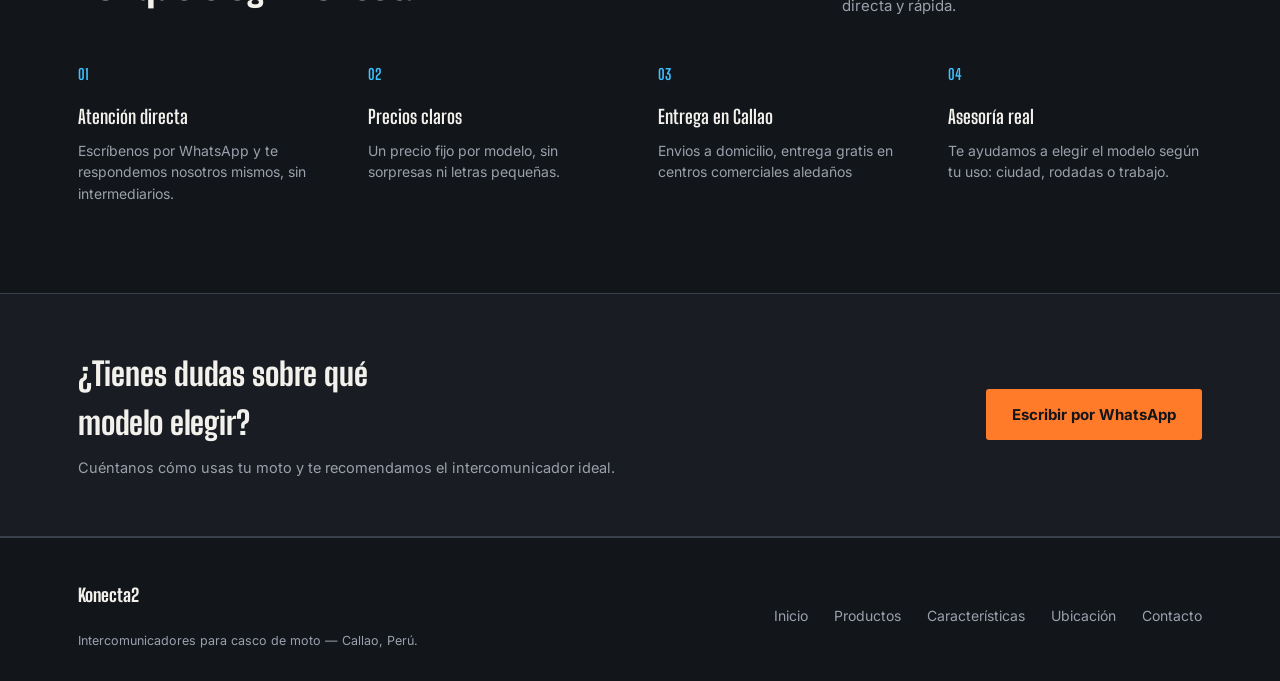
==== commit 54dbe041: "Add files via upload" ====
--- a/index.html
+++ b/index.html
@@ -126,9 +126,6 @@
 
       </div>
 
-      <!-- RADAR ELIMINADO -->
-      <!-- Ya no hay radar ni micrófono sobre la imagen -->
-
     </div>
 
   </section>
@@ -147,7 +144,7 @@
 
       <div class="franja-item">
         <strong>Callao</strong>
-        entrega y recojo en tienda
+        envios a domicilio, entrega gratis en centros comerciales aledaños
       </div>
 
       <div class="franja-item">
@@ -356,8 +353,7 @@
           </h4>
 
           <p>
-            Recojo en tienda o coordinamos la entrega
-            contigo directamente.
+            Envios a domicilio, entrega gratis en centros comerciales aledaños
           </p>
 
         </div>
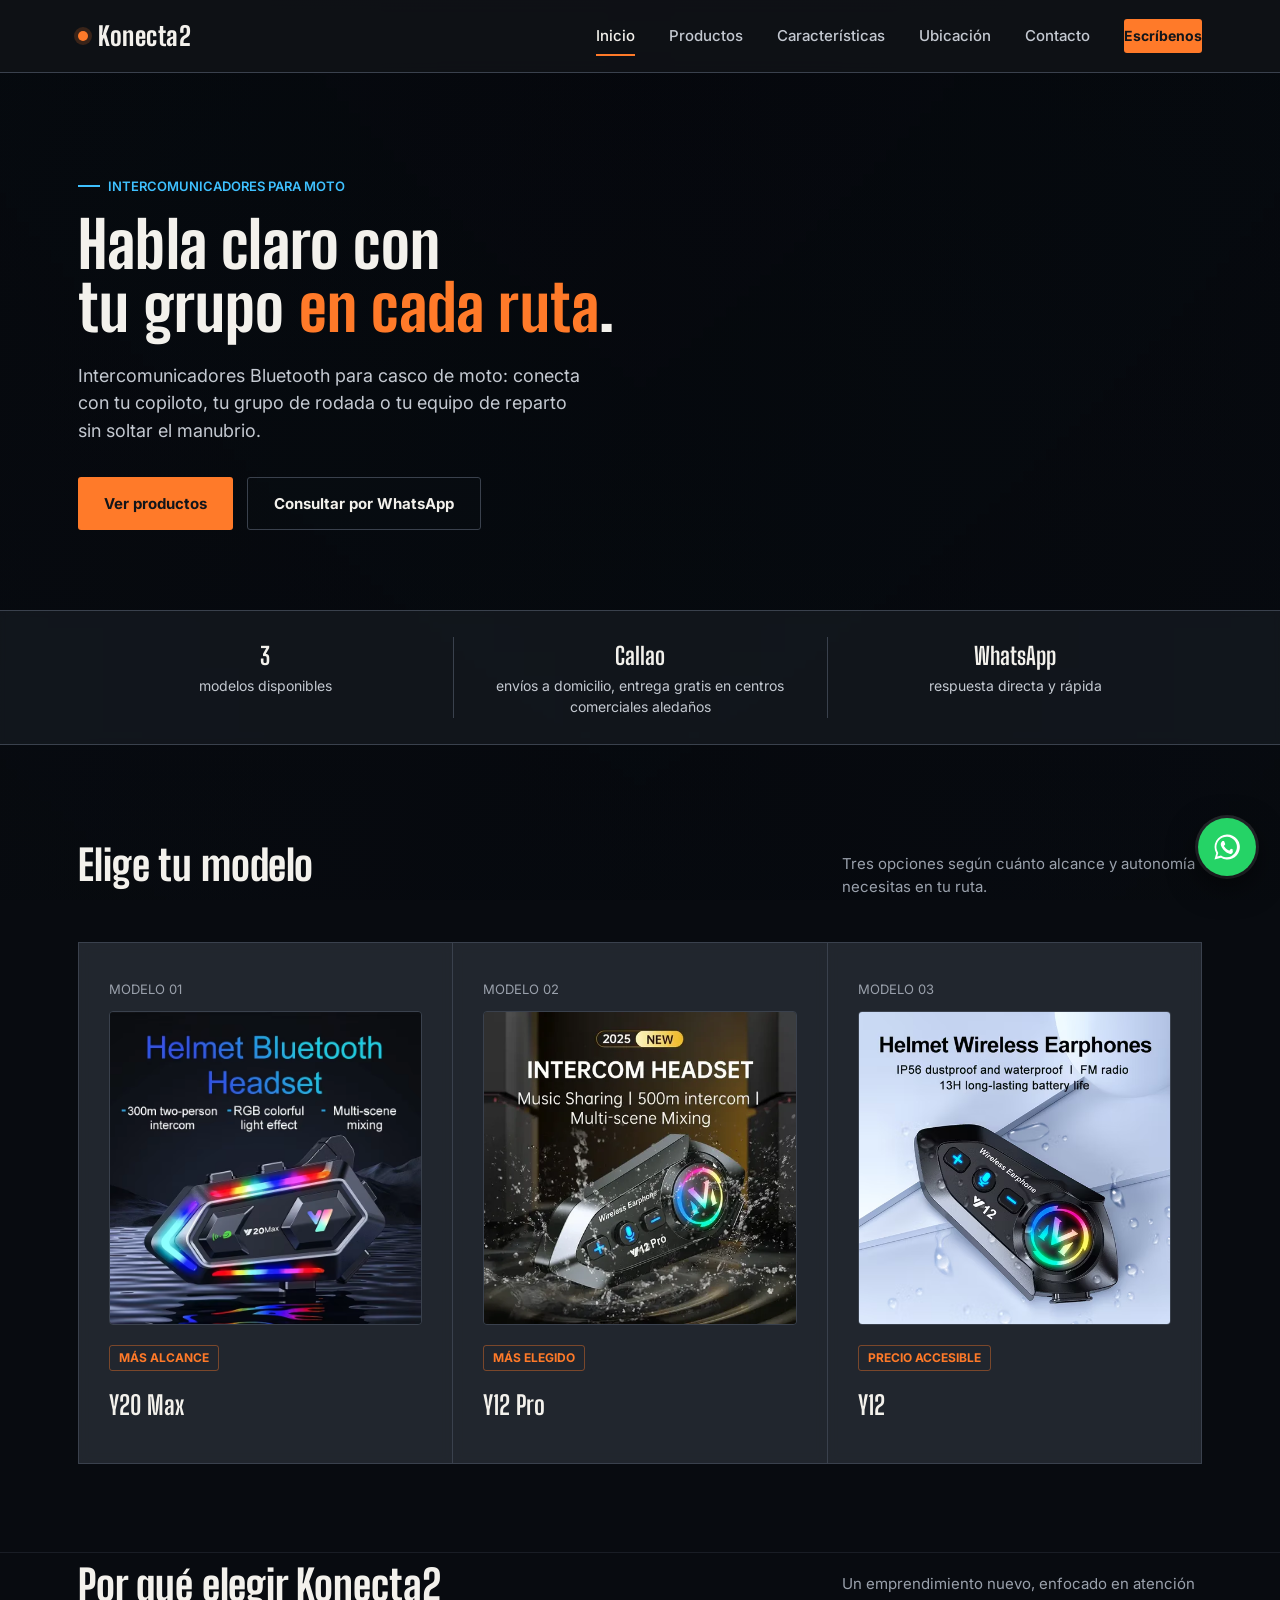
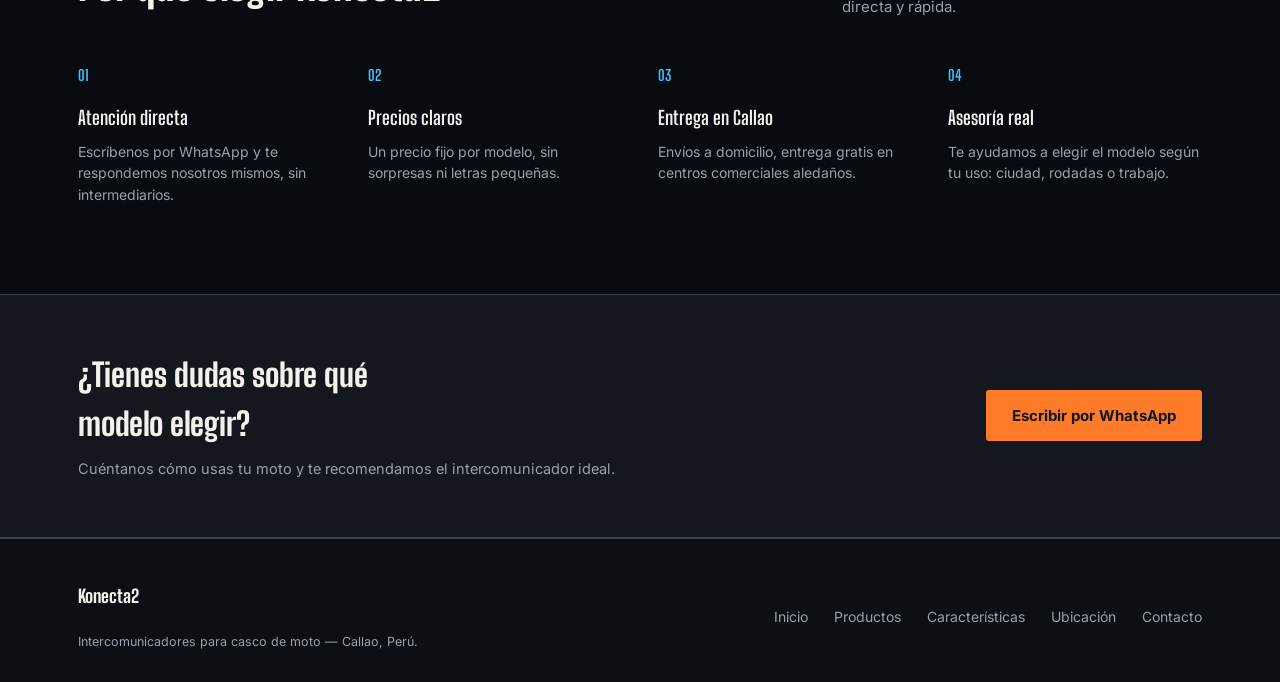
==== commit 155a5e6b: "Add files via upload" ====
--- a/index.html
+++ b/index.html
@@ -1,523 +1,731 @@
 <!DOCTYPE html>
 <html lang="es">
+
 <head>
-<meta charset="UTF-8">
-<meta name="viewport" content="width=device-width, initial-scale=1.0">
-
-<title>Konecta2 — Intercomunicadores para casco de moto</title>
-
-<meta name="description" content="Intercomunicadores Bluetooth para casco de moto en Callao. Modelos Y20 Max, Y12 Pro y Y12. Pide directo por WhatsApp.">
-
-<link rel="stylesheet" href="estilos/estilos.css">
+
+  <meta charset="UTF-8">
+
+  <meta
+    name="viewport"
+    content="width=device-width, initial-scale=1.0"
+  >
+
+  <title>
+    Konecta2 — Intercomunicadores para casco de moto
+  </title>
+
+  <meta
+    name="description"
+    content="Intercomunicadores Bluetooth para casco de moto en Callao. Modelos Y20 Max, Y12 Pro y Y12. Pide directo por WhatsApp."
+  >
+
+  <link
+    rel="stylesheet"
+    href="estilos/estilos.css"
+  >
+
 </head>
 
+
 <body>
 
-<canvas id="fondo-animado"></canvas>
-<div class="velo-fondo"></div>
-
-<header class="encabezado">
-  <div class="envoltura">
-
-    <a href="index.html" class="marca">
-      <span class="punto"></span>
-      Konecta2
-    </a>
-
-    <nav class="nav-principal" id="nav-principal">
-
-      <a href="index.html" class="activo">Inicio</a>
-
-      <a href="productos.html">Productos</a>
-
-      <a href="caracteristicas.html">Características</a>
-
-      <a href="ubicacion.html">Ubicación</a>
-
-      <a href="contacto.html">Contacto</a>
+
+  <!-- =====================================================
+       VIDEO DE FONDO GLOBAL
+       ===================================================== -->
+
+  <video
+    id="video-fondo"
+    class="video-fondo"
+    autoplay
+    muted
+    loop
+    playsinline
+    poster="imagenes/hero-poster.jpg"
+    aria-hidden="true"
+  >
+
+    <source
+      src="imagenes/hero-moto.mp4.mp4"
+      type="video/mp4"
+    >
+
+  </video>
+
+
+  <!-- =====================================================
+       ANIMACIÓN SOBRE EL VIDEO
+       ===================================================== -->
+
+  <canvas id="fondo-animado"></canvas>
+
+
+  <!-- =====================================================
+       VELO SOBRE EL VIDEO
+       ===================================================== -->
+
+  <div class="velo-fondo"></div>
+
+
+  <!-- =====================================================
+       ENCABEZADO
+       ===================================================== -->
+
+  <header class="encabezado">
+
+    <div class="envoltura">
+
 
       <a
-        href="https://wa.me/51930140078?text=Hola%20Konecta2%2C%20quiero%20informaci%C3%B3n%20sobre%20sus%20intercomunicadores"
-        class="btn-wsp-nav"
-        target="_blank"
-        rel="noopener"
+        href="index.html"
+        class="marca"
       >
-        Escríbenos
+
+        <span class="punto"></span>
+
+        Konecta2
+
       </a>
 
-    </nav>
-
-    <button
-      class="menu-toggle"
-      id="menu-toggle"
-      aria-label="Abrir menú"
-      aria-expanded="false"
+
+      <nav
+        class="nav-principal"
+        id="nav-principal"
+      >
+
+
+        <a
+          href="index.html"
+          class="activo"
+        >
+          Inicio
+        </a>
+
+
+        <a href="productos.html">
+          Productos
+        </a>
+
+
+        <a href="caracteristicas.html">
+          Características
+        </a>
+
+
+        <a href="ubicacion.html">
+          Ubicación
+        </a>
+
+
+        <a href="contacto.html">
+          Contacto
+        </a>
+
+
+        <a
+          href="https://wa.me/51930140078?text=Hola%20Konecta2%2C%20quiero%20informaci%C3%B3n%20sobre%20sus%20intercomunicadores"
+          class="btn-wsp-nav"
+          target="_blank"
+          rel="noopener"
+        >
+          Escríbenos
+        </a>
+
+
+      </nav>
+
+
+      <button
+        class="menu-toggle"
+        id="menu-toggle"
+        aria-label="Abrir menú"
+        aria-expanded="false"
+      >
+
+        <span></span>
+        <span></span>
+        <span></span>
+
+      </button>
+
+
+    </div>
+
+  </header>
+
+
+
+  <!-- =====================================================
+       CONTENIDO PRINCIPAL
+       ===================================================== -->
+
+  <main>
+
+
+    <!-- ===================================================
+         HERO
+         =================================================== -->
+
+    <section class="hero">
+
+      <div class="envoltura">
+
+
+        <div>
+
+
+          <div class="hero-etiqueta">
+
+            <span class="barra"></span>
+
+            INTERCOMUNICADORES PARA MOTO
+
+          </div>
+
+
+          <h1>
+
+            Habla claro con<br>
+
+            tu grupo
+            <span>en cada ruta</span>.
+
+          </h1>
+
+
+          <p class="intro">
+
+            Intercomunicadores Bluetooth para casco de moto:
+            conecta con tu copiloto, tu grupo de rodada o tu equipo
+            de reparto sin soltar el manubrio.
+
+          </p>
+
+
+          <div class="fila-botones">
+
+
+            <a
+              href="productos.html"
+              class="btn-primario"
+            >
+              Ver productos
+            </a>
+
+
+            <a
+              href="https://wa.me/51930140078?text=Hola%20Konecta2%2C%20quiero%20informaci%C3%B3n%20sobre%20sus%20intercomunicadores"
+              class="btn-secundario"
+              target="_blank"
+              rel="noopener"
+            >
+              Consultar por WhatsApp
+            </a>
+
+
+          </div>
+
+
+        </div>
+
+
+      </div>
+
+    </section>
+
+
+
+    <!-- ===================================================
+         FRANJA
+         =================================================== -->
+
+    <section class="franja">
+
+      <div class="envoltura">
+
+
+        <div class="franja-item">
+
+          <strong>
+            3
+          </strong>
+
+          modelos disponibles
+
+        </div>
+
+
+        <div class="franja-item">
+
+          <strong>
+            Callao
+          </strong>
+
+          envíos a domicilio, entrega gratis en centros
+          comerciales aledaños
+
+        </div>
+
+
+        <div class="franja-item">
+
+          <strong>
+            WhatsApp
+          </strong>
+
+          respuesta directa y rápida
+
+        </div>
+
+
+      </div>
+
+    </section>
+
+
+
+    <!-- ===================================================
+         PRODUCTOS
+         =================================================== -->
+
+    <section
+      class="seccion"
+      id="modelos"
     >
-      <span></span>
-      <span></span>
-      <span></span>
-    </button>
-
-  </div>
-</header>
-
-
-<main>
-
-  <!-- ==================== HERO ==================== -->
-
-  <section class="hero">
-
-    <video
-      class="hero-video"
-      autoplay
-      muted
-      loop
-      playsinline
-      poster="imagenes/hero-poster.jpg"
+
+      <div class="envoltura">
+
+
+        <div class="seccion-cabecera">
+
+          <h2>
+            Elige tu modelo
+          </h2>
+
+          <p>
+            Tres opciones según cuánto alcance y autonomía
+            necesitas en tu ruta.
+          </p>
+
+        </div>
+
+
+        <div class="grilla-productos">
+
+
+          <!-- =============================================
+               MODELO 01
+               ============================================= -->
+
+          <a
+            class="tarjeta-producto tarjeta-simple"
+            href="productos.html"
+          >
+
+            <span class="modelo-num">
+              MODELO 01
+            </span>
+
+
+            <div class="foto-producto">
+
+              <img
+                src="imagenes/y20 max.jpg"
+                alt="Intercomunicador Y20 Max"
+                loading="lazy"
+              >
+
+            </div>
+
+
+            <span class="destacado">
+              MÁS ALCANCE
+            </span>
+
+
+            <h3>
+              Y20 Max
+            </h3>
+
+          </a>
+
+
+
+          <!-- =============================================
+               MODELO 02
+               ============================================= -->
+
+          <a
+            class="tarjeta-producto tarjeta-simple"
+            href="productos.html"
+          >
+
+            <span class="modelo-num">
+              MODELO 02
+            </span>
+
+
+            <div class="foto-producto">
+
+              <img
+                src="imagenes/y12 pro.avif"
+                alt="Intercomunicador Y12 Pro"
+                loading="lazy"
+              >
+
+            </div>
+
+
+            <span class="destacado">
+              MÁS ELEGIDO
+            </span>
+
+
+            <h3>
+              Y12 Pro
+            </h3>
+
+          </a>
+
+
+
+          <!-- =============================================
+               MODELO 03
+               ============================================= -->
+
+          <a
+            class="tarjeta-producto tarjeta-simple"
+            href="productos.html"
+          >
+
+            <span class="modelo-num">
+              MODELO 03
+            </span>
+
+
+            <div class="foto-producto">
+
+              <img
+                src="imagenes/y12.avif"
+                alt="Intercomunicador Y12"
+                loading="lazy"
+              >
+
+            </div>
+
+
+            <span class="destacado">
+              PRECIO ACCESIBLE
+            </span>
+
+
+            <h3>
+              Y12
+            </h3>
+
+          </a>
+
+
+        </div>
+
+      </div>
+
+    </section>
+
+
+
+    <!-- ===================================================
+         BENEFICIOS
+         =================================================== -->
+
+    <section
+      class="seccion"
+      style="padding-top:0"
     >
-      <source src="imagenes/hero-moto.mp4.mp4" type="video/mp4">
-    </video>
-
-    <div
-      class="hero-video-overlay"
-      aria-hidden="true"
-    ></div>
+
+      <div class="envoltura">
+
+
+        <div class="seccion-cabecera">
+
+          <h2>
+            Por qué elegir Konecta2
+          </h2>
+
+          <p>
+            Un emprendimiento nuevo, enfocado en atención
+            directa y rápida.
+          </p>
+
+        </div>
+
+
+        <div class="grilla-beneficios">
+
+
+          <!-- BENEFICIO 01 -->
+
+          <div class="beneficio">
+
+            <span class="num">
+              01
+            </span>
+
+            <h4>
+              Atención directa
+            </h4>
+
+            <p>
+              Escríbenos por WhatsApp y te respondemos
+              nosotros mismos, sin intermediarios.
+            </p>
+
+          </div>
+
+
+
+          <!-- BENEFICIO 02 -->
+
+          <div class="beneficio">
+
+            <span class="num">
+              02
+            </span>
+
+            <h4>
+              Precios claros
+            </h4>
+
+            <p>
+              Un precio fijo por modelo, sin sorpresas
+              ni letras pequeñas.
+            </p>
+
+          </div>
+
+
+
+          <!-- BENEFICIO 03 -->
+
+          <div class="beneficio">
+
+            <span class="num">
+              03
+            </span>
+
+            <h4>
+              Entrega en Callao
+            </h4>
+
+            <p>
+              Envíos a domicilio, entrega gratis en centros
+              comerciales aledaños.
+            </p>
+
+          </div>
+
+
+
+          <!-- BENEFICIO 04 -->
+
+          <div class="beneficio">
+
+            <span class="num">
+              04
+            </span>
+
+            <h4>
+              Asesoría real
+            </h4>
+
+            <p>
+              Te ayudamos a elegir el modelo según tu uso:
+              ciudad, rodadas o trabajo.
+            </p>
+
+          </div>
+
+
+        </div>
+
+      </div>
+
+    </section>
+
+
+
+    <!-- ===================================================
+         WHATSAPP
+         =================================================== -->
+
+    <section class="banner-wsp">
+
+      <div class="envoltura">
+
+
+        <div>
+
+          <h3>
+            ¿Tienes dudas sobre qué modelo elegir?
+          </h3>
+
+          <p>
+            Cuéntanos cómo usas tu moto y te recomendamos
+            el intercomunicador ideal.
+          </p>
+
+        </div>
+
+
+        <a
+          href="https://wa.me/51930140078?text=Hola%20Konecta2%2C%20tengo%20una%20consulta%20sobre%20los%20intercomunicadores"
+          class="btn-primario"
+          target="_blank"
+          rel="noopener"
+        >
+          Escribir por WhatsApp
+        </a>
+
+
+      </div>
+
+    </section>
+
+
+  </main>
+
+
+
+  <!-- =====================================================
+       FOOTER
+       ===================================================== -->
+
+  <footer class="pie">
 
     <div class="envoltura">
 
+
       <div>
 
-        <div class="hero-etiqueta">
-          <span class="barra"></span>
-          INTERCOMUNICADORES PARA MOTO
-        </div>
-
-        <h1>
-          Habla claro con<br>
-          tu grupo <span>en cada ruta</span>.
-        </h1>
-
-        <p class="intro">
-          Intercomunicadores Bluetooth para casco de moto:
-          conecta con tu copiloto, tu grupo de rodada o tu equipo
-          de reparto sin soltar el manubrio.
+        <div class="pie-marca">
+          Konecta2
+        </div>
+
+        <p class="pie-copy">
+          Intercomunicadores para casco de moto — Callao, Perú.
         </p>
 
-        <div class="fila-botones">
-
-          <a
-            href="productos.html"
-            class="btn-primario"
-          >
-            Ver productos
-          </a>
-
-          <a
-            href="https://wa.me/51930140078?text=Hola%20Konecta2%2C%20quiero%20informaci%C3%B3n%20sobre%20sus%20intercomunicadores"
-            class="btn-secundario"
-            target="_blank"
-            rel="noopener"
-          >
-            Consultar por WhatsApp
-          </a>
-
-        </div>
-
       </div>
 
+
+      <nav class="pie-links">
+
+
+        <a href="index.html">
+          Inicio
+        </a>
+
+
+        <a href="productos.html">
+          Productos
+        </a>
+
+
+        <a href="caracteristicas.html">
+          Características
+        </a>
+
+
+        <a href="ubicacion.html">
+          Ubicación
+        </a>
+
+
+        <a href="contacto.html">
+          Contacto
+        </a>
+
+
+      </nav>
+
+
     </div>
 
-  </section>
-
-
-  <!-- ==================== FRANJA ==================== -->
-
-  <section class="franja">
-
-    <div class="envoltura">
-
-      <div class="franja-item">
-        <strong>3</strong>
-        modelos disponibles
-      </div>
-
-      <div class="franja-item">
-        <strong>Callao</strong>
-        envios a domicilio, entrega gratis en centros comerciales aledaños
-      </div>
-
-      <div class="franja-item">
-        <strong>WhatsApp</strong>
-        respuesta directa y rápida
-      </div>
-
-    </div>
-
-  </section>
-
-
-  <!-- ==================== PRODUCTOS ==================== -->
-
-  <section class="seccion" id="modelos">
-
-    <div class="envoltura">
-
-      <div class="seccion-cabecera">
-
-        <h2>Elige tu modelo</h2>
-
-        <p>
-          Tres opciones según cuánto alcance y autonomía
-          necesitas en tu ruta.
-        </p>
-
-      </div>
-
-
-      <div class="grilla-productos">
-
-
-        <!-- MODELO 01 -->
-
-        <a
-          class="tarjeta-producto tarjeta-simple"
-          href="productos.html"
-        >
-
-          <span class="modelo-num">
-            MODELO 01
-          </span>
-
-          <div class="foto-producto">
-
-            <img
-              src="imagenes/y20 max.jpg"
-              alt="Intercomunicador Y20 Max"
-              loading="lazy"
-            >
-
-          </div>
-
-          <span class="destacado">
-            MÁS ALCANCE
-          </span>
-
-          <h3>
-            Y20 Max
-          </h3>
-
-        </a>
-
-
-        <!-- MODELO 02 -->
-
-        <a
-          class="tarjeta-producto tarjeta-simple"
-          href="productos.html"
-        >
-
-          <span class="modelo-num">
-            MODELO 02
-          </span>
-
-          <div class="foto-producto">
-
-            <img
-              src="imagenes/y12 pro.avif"
-              alt="Intercomunicador Y12 Pro"
-              loading="lazy"
-            >
-
-          </div>
-
-          <span class="destacado">
-            MÁS ELEGIDO
-          </span>
-
-          <h3>
-            Y12 Pro
-          </h3>
-
-        </a>
-
-
-        <!-- MODELO 03 -->
-
-        <a
-          class="tarjeta-producto tarjeta-simple"
-          href="productos.html"
-        >
-
-          <span class="modelo-num">
-            MODELO 03
-          </span>
-
-          <div class="foto-producto">
-
-            <img
-              src="imagenes/y12.avif"
-              alt="Intercomunicador Y12"
-              loading="lazy"
-            >
-
-          </div>
-
-          <span class="destacado">
-            PRECIO ACCESIBLE
-          </span>
-
-          <h3>
-            Y12
-          </h3>
-
-        </a>
-
-      </div>
-
-    </div>
-
-  </section>
-
-
-  <!-- ==================== BENEFICIOS ==================== -->
-
-  <section
-    class="seccion"
-    style="padding-top:0"
+  </footer>
+
+
+
+  <!-- =====================================================
+       WHATSAPP FLOTANTE
+       ===================================================== -->
+
+  <a
+    class="wsp-flotante"
+    href="https://wa.me/51930140078?text=Hola%20Konecta2%2C%20quiero%20informaci%C3%B3n%20sobre%20sus%20intercomunicadores"
+    target="_blank"
+    rel="noopener"
+    aria-label="Escribir por WhatsApp"
   >
 
-    <div class="envoltura">
-
-      <div class="seccion-cabecera">
-
-        <h2>
-          Por qué elegir Konecta2
-        </h2>
-
-        <p>
-          Un emprendimiento nuevo, enfocado en atención
-          directa y rápida.
-        </p>
-
-      </div>
-
-
-      <div class="grilla-beneficios">
-
-
-        <div class="beneficio">
-
-          <span class="num">
-            01
-          </span>
-
-          <h4>
-            Atención directa
-          </h4>
-
-          <p>
-            Escríbenos por WhatsApp y te respondemos
-            nosotros mismos, sin intermediarios.
-          </p>
-
-        </div>
-
-
-        <div class="beneficio">
-
-          <span class="num">
-            02
-          </span>
-
-          <h4>
-            Precios claros
-          </h4>
-
-          <p>
-            Un precio fijo por modelo, sin sorpresas
-            ni letras pequeñas.
-          </p>
-
-        </div>
-
-
-        <div class="beneficio">
-
-          <span class="num">
-            03
-          </span>
-
-          <h4>
-            Entrega en Callao
-          </h4>
-
-          <p>
-            Envios a domicilio, entrega gratis en centros comerciales aledaños
-          </p>
-
-        </div>
-
-
-        <div class="beneficio">
-
-          <span class="num">
-            04
-          </span>
-
-          <h4>
-            Asesoría real
-          </h4>
-
-          <p>
-            Te ayudamos a elegir el modelo según tu uso:
-            ciudad, rodadas o trabajo.
-          </p>
-
-        </div>
-
-
-      </div>
-
-    </div>
-
-  </section>
-
-
-  <!-- ==================== WHATSAPP ==================== -->
-
-  <section class="banner-wsp">
-
-    <div class="envoltura">
-
-      <div>
-
-        <h3>
-          ¿Tienes dudas sobre qué modelo elegir?
-        </h3>
-
-        <p>
-          Cuéntanos cómo usas tu moto y te recomendamos
-          el intercomunicador ideal.
-        </p>
-
-      </div>
-
-
-      <a
-        href="https://wa.me/51930140078?text=Hola%20Konecta2%2C%20tengo%20una%20consulta%20sobre%20los%20intercomunicadores"
-        class="btn-primario"
-        target="_blank"
-        rel="noopener"
-      >
-        Escribir por WhatsApp
-      </a>
-
-    </div>
-
-  </section>
-
-</main>
-
-
-<!-- ==================== FOOTER ==================== -->
-
-<footer class="pie">
-
-  <div class="envoltura">
-
-    <div>
-
-      <div class="pie-marca">
-        Konecta2
-      </div>
-
-      <p class="pie-copy">
-        Intercomunicadores para casco de moto — Callao, Perú.
-      </p>
-
-    </div>
-
-
-    <nav class="pie-links">
-
-      <a href="index.html">
-        Inicio
-      </a>
-
-      <a href="productos.html">
-        Productos
-      </a>
-
-      <a href="caracteristicas.html">
-        Características
-      </a>
-
-      <a href="ubicacion.html">
-        Ubicación
-      </a>
-
-      <a href="contacto.html">
-        Contacto
-      </a>
-
-    </nav>
-
-  </div>
-
-</footer>
-
-
-<!-- ==================== WHATSAPP FLOTANTE ==================== -->
-
-<a
-  class="wsp-flotante"
-  href="https://wa.me/51930140078?text=Hola%20Konecta2%2C%20quiero%20informaci%C3%B3n%20sobre%20sus%20intercomunicadores"
-  target="_blank"
-  rel="noopener"
-  aria-label="Escribir por WhatsApp"
->
-
-  <svg
-    viewBox="0 0 24 24"
-    fill="#fff"
-  >
-
-    <path d="M17.5 14.4c-.3-.1-1.6-.8-1.9-.9-.3-.1-.4-.1-.6.1-.2.3-.7.9-.8 1-.1.2-.3.2-.6.1-.3-.1-1.2-.4-2.3-1.4-.8-.7-1.4-1.6-1.6-1.9-.2-.3 0-.5.1-.6.1-.1.3-.3.4-.5.1-.1.2-.3.3-.4.1-.2 0-.4 0-.5C10.4 9 10 8 9.8 7.6c-.2-.4-.4-.4-.6-.4h-.5c-.2 0-.5.1-.7.3-.3.3-1 1-1 2.3s1 2.7 1.2 2.9c.1.2 2 3 4.8 4.3.7.3 1.2.5 1.6.6.7.2 1.3.2 1.8.1.5-.1 1.6-.7 1.9-1.3.2-.6.2-1.1.2-1.2-.1-.1-.3-.2-.6-.3Z"/>
-
-    <path d="M12 2a10 10 0 0 0-8.6 15L2 22l5.2-1.4A10 10 0 1 0 12 2Zm0 18.2c-1.6 0-3.2-.4-4.5-1.2l-.3-.2-3 .8.8-2.9-.2-.3A8.2 8.2 0 1 1 12 20.2Z"/>
-
-  </svg>
-
-</a>
-
-
-<!-- ==================== SCRIPTS ==================== -->
-
-<script src="estilos/fondo.js"></script>
-
-<script>
-
-  const btnMenu =
-    document.getElementById('menu-toggle');
-
-  const nav =
-    document.getElementById('nav-principal');
-
-  btnMenu.addEventListener('click', () => {
-
-    const abierto =
-      nav.classList.toggle('abierto');
-
-    btnMenu.setAttribute(
-      'aria-expanded',
-      abierto
-    );
-
-  });
-
-</script>
+
+    <svg
+      viewBox="0 0 24 24"
+      fill="#fff"
+    >
+
+      <path d="M17.5 14.4c-.3-.1-1.6-.8-1.9-.9-.3-.1-.4-.1-.6.1-.2.3-.7.9-.8 1-.1.2-.3.2-.6.1-.3-.1-1.2-.4-2.3-1.4-.8-.7-1.4-1.6-1.6-1.9-.2-.3 0-.5.1-.6.1-.1.3-.3.4-.5.1-.1.2-.3.3-.4.1-.2 0-.4 0-.5C10.4 9 10 8 9.8 7.6c-.2-.4-.4-.4-.6-.4h-.5c-.2 0-.5.1-.7.3-.3.3-1 1-1 2.3s1 2.7 1.2 2.9c.1.2 2 3 4.8 4.3.7.3 1.2.5 1.6.6.7.2 1.6-.7 1.9-1.3.2-.6.2-1.1.2-1.2-.1-.1-.3-.2-.6-.3Z"/>
+
+      <path d="M12 2a10 10 0 0 0-8.6 15L2 22l5.2-1.4A10 10 0 1 0 12 2Zm0 18.2c-1.6 0-3.2-.4-4.5-1.2l-.3-.2-3 .8.8-2.9-.2-.3A8.2 8.2 0 1 1 12 20.2Z"/>
+
+    </svg>
+
+
+  </a>
+
+
+
+  <!-- =====================================================
+       JAVASCRIPT DEL FONDO
+       ===================================================== -->
+
+  <script src="fondo.js"></script>
+
+
+  <!-- =====================================================
+       MENÚ MÓVIL
+       ===================================================== -->
+
+  <script>
+
+    const btnMenu =
+      document.getElementById('menu-toggle');
+
+    const nav =
+      document.getElementById('nav-principal');
+
+
+    if (btnMenu && nav) {
+
+      btnMenu.addEventListener(
+        'click',
+        () => {
+
+          const abierto =
+            nav.classList.toggle('abierto');
+
+          btnMenu.setAttribute(
+            'aria-expanded',
+            abierto
+          );
+
+        }
+      );
+
+    }
+
+  </script>
 
 
 </body>
+
 </html>
--- a/estilos/estilos.css
+++ b/estilos/estilos.css
@@ -1,59 +1,195 @@
 @import url('https://fonts.googleapis.com/css2?family=Big+Shoulders+Display:wght@600;700;800&family=Inter:wght@400;500;600;700&display=swap');
+
+/* =========================================================
+   VARIABLES
+   ========================================================= */
 
 :root{
   --asfalto-900:#12151A;
   --asfalto-800:#1B1F26;
   --asfalto-700:#262B34;
   --linea-500:#3A414D;
+
   --ambar-500:#FF7A29;
   --ambar-400:#FF9A57;
+
   --onda-500:#3FC1FF;
+
   --crema-100:#F3F1EC;
   --gris-400:#9AA1AC;
   --gris-300:#C4C9D1;
 
-  --fuente-display:'Big Shoulders Display', 'Arial Narrow', sans-serif;
-  --fuente-texto:'Inter', -apple-system, BlinkMacSystemFont, 'Segoe UI', sans-serif;
-
-  --radio-radar: 220px;
-}
-
-*{ box-sizing:border-box; margin:0; padding:0; }
-
-html{ scroll-behavior:smooth; }
+  --fuente-display:'Big Shoulders Display',
+    'Arial Narrow',
+    sans-serif;
+
+  --fuente-texto:'Inter',
+    -apple-system,
+    BlinkMacSystemFont,
+    'Segoe UI',
+    sans-serif;
+}
+
+
+/* =========================================================
+   RESET
+   ========================================================= */
+
+*{
+  box-sizing:border-box;
+  margin:0;
+  padding:0;
+}
+
+
+/* =========================================================
+   HTML
+   ========================================================= */
+
+html{
+  scroll-behavior:smooth;
+  background:#080B10;
+}
+
+
+/* =========================================================
+   BODY
+   ========================================================= */
 
 body{
-  background:var(--asfalto-900);
+  background:transparent;
   color:var(--crema-100);
   font-family:var(--fuente-texto);
   line-height:1.55;
   -webkit-font-smoothing:antialiased;
+
   position:relative;
-}
-
-/* -------------------- Fondo animado (canvas) -------------------- */
+  min-height:100vh;
+
+  isolation:isolate;
+  overflow-x:hidden;
+}
+
+
+/* =========================================================
+   VIDEO DE FONDO GLOBAL
+   ========================================================= */
+
+.video-fondo{
+  position:fixed;
+  inset:0;
+
+  z-index:0;
+
+  width:100vw;
+  height:100vh;
+
+  object-fit:cover;
+  object-position:center center;
+
+  display:block;
+
+  pointer-events:none;
+
+  background:#080B10;
+
+  filter:
+    saturate(1.05)
+    contrast(1.05)
+    brightness(0.95);
+}
+
+
+/* =========================================================
+   CANVAS ANIMADO GLOBAL
+   ========================================================= */
 
 #fondo-animado{
   position:fixed;
   inset:0;
-  z-index:-2;
+
+  z-index:1;
+
   width:100vw;
   height:100vh;
+
   display:block;
-  background:radial-gradient(ellipse at 20% 0%, #171B22 0%, var(--asfalto-900) 62%);
-}
+
+  pointer-events:none;
+
+  background:transparent;
+}
+
+
+/* =========================================================
+   VELO SOBRE VIDEO + CANVAS
+   ========================================================= */
 
 .velo-fondo{
   position:fixed;
   inset:0;
-  z-index:-1;
-  background:linear-gradient(180deg, rgba(18,21,26,0.35) 0%, rgba(18,21,26,0.55) 100%);
+
+  z-index:2;
+
   pointer-events:none;
-}
-
-a{ color:inherit; text-decoration:none; }
-
-img{ max-width:100%; display:block; }
+
+  /*
+    Se redujo la oscuridad para que el video
+    se vea claramente en todas las páginas.
+  */
+
+  background:
+    linear-gradient(
+      180deg,
+      rgba(10,13,18,0.28) 0%,
+      rgba(10,13,18,0.55) 100%
+    ),
+    linear-gradient(
+      90deg,
+      rgba(10,13,18,0.40) 0%,
+      rgba(10,13,18,0.18) 50%,
+      rgba(10,13,18,0.40) 100%
+    );
+}
+
+
+/* =========================================================
+   CONTENIDO SOBRE EL FONDO
+   ========================================================= */
+
+/*
+  Todo el contenido normal queda por encima
+  del video, canvas y velo.
+
+  IMPORTANTE:
+  El WhatsApp flotante tiene su propia regla
+  más abajo con z-index muchísimo mayor.
+*/
+
+body > *:not(.video-fondo):not(#fondo-animado):not(.velo-fondo){
+  position:relative;
+  z-index:3;
+}
+
+
+/* =========================================================
+   ENLACES E IMÁGENES
+   ========================================================= */
+
+a{
+  color:inherit;
+  text-decoration:none;
+}
+
+img{
+  max-width:100%;
+  display:block;
+}
+
+
+/* =========================================================
+   ENVOLTURA
+   ========================================================= */
 
 .envoltura{
   max-width:1180px;
@@ -61,14 +197,22 @@
   padding:0 28px;
 }
 
-/* -------------------- Encabezado -------------------- */
+
+/* =========================================================
+   ENCABEZADO
+   ========================================================= */
 
 .encabezado{
   position:sticky;
   top:0;
+
   z-index:50;
+
   background:rgba(18,21,26,0.72);
+
   backdrop-filter:blur(8px);
+  -webkit-backdrop-filter:blur(8px);
+
   border-bottom:1px solid var(--linea-500);
 }
 
@@ -76,302 +220,516 @@
   display:flex;
   align-items:center;
   justify-content:space-between;
+
   height:72px;
 }
 
+
+/* =========================================================
+   MARCA
+   ========================================================= */
+
 .marca{
   display:flex;
   align-items:center;
+
   gap:10px;
+
   font-family:var(--fuente-display);
   font-weight:800;
+
   font-size:26px;
+
   letter-spacing:0.5px;
 }
 
 .marca .punto{
   width:10px;
   height:10px;
+
   border-radius:50%;
+
   background:var(--ambar-500);
-  box-shadow:0 0 0 4px rgba(255,122,41,0.18);
-}
+
+  box-shadow:
+    0 0 0 4px
+    rgba(255,122,41,0.18);
+}
+
+
+/* =========================================================
+   NAVEGACIÓN
+   ========================================================= */
 
 .nav-principal{
   display:flex;
   align-items:center;
+
   gap:34px;
+
   font-size:15px;
   font-weight:500;
+
   color:var(--gris-300);
 }
 
 .nav-principal a{
   position:relative;
+
   padding:6px 0;
+
   transition:color .2s ease;
 }
+
 .nav-principal a:hover,
-.nav-principal a.activo{ color:var(--crema-100); }
+.nav-principal a.activo{
+  color:var(--crema-100);
+}
+
 .nav-principal a.activo::after{
   content:"";
+
   position:absolute;
-  left:0; right:0; bottom:-2px;
+
+  left:0;
+  right:0;
+  bottom:-2px;
+
   height:2px;
+
   background:var(--ambar-500);
 }
 
+
+/* =========================================================
+   BOTÓN WHATSAPP DEL NAV
+   ========================================================= */
+
 .btn-wsp-nav{
   display:flex;
   align-items:center;
+
   gap:8px;
+
   background:var(--ambar-500);
   color:var(--asfalto-900);
+
   font-weight:700;
+
   padding:10px 18px;
+
   border-radius:3px;
+
   font-size:14px;
-  transition:background .2s ease, transform .15s ease;
-}
-.btn-wsp-nav:hover{ background:var(--ambar-400); transform:translateY(-1px); }
+
+  transition:
+    background .2s ease,
+    transform .15s ease;
+}
+
+.btn-wsp-nav:hover{
+  background:var(--ambar-400);
+  transform:translateY(-1px);
+}
+
+
+/* =========================================================
+   MENÚ MOBILE
+   ========================================================= */
 
 .menu-toggle{
   display:none;
+
   flex-direction:column;
+
   gap:5px;
+
   background:none;
   border:none;
+
   cursor:pointer;
+
   padding:6px;
 }
+
 .menu-toggle span{
-  width:24px; height:2px; background:var(--crema-100);
-}
-
-/* -------------------- Botón flotante WhatsApp -------------------- */
+  width:24px;
+  height:2px;
+
+  background:var(--crema-100);
+}
+
+
+/* =========================================================
+   WHATSAPP FLOTANTE
+   ========================================================= */
+
+/*
+  Esta regla es deliberadamente independiente
+  del sistema de capas del contenido.
+
+  Así el botón NO se mueve cuando cambia
+  el fondo, canvas o estructura de la página.
+*/
 
 .wsp-flotante{
-  position:fixed;
-  right:22px;
-  bottom:22px;
-  z-index:60;
+  position:fixed !important;
+
+  right:24px;
+  bottom:24px;
+
   width:58px;
   height:58px;
-  border-radius:50%;
-  background:#22C35E;
+
   display:flex;
   align-items:center;
   justify-content:center;
-  box-shadow:0 8px 22px rgba(0,0,0,0.45);
-  transition:transform .18s ease;
-}
-.wsp-flotante:hover{ transform:scale(1.07); }
-.wsp-flotante svg{ width:28px; height:28px; }
-
-/* -------------------- Hero -------------------- */
+
+  z-index:99999 !important;
+
+  background:#25D366;
+
+  border-radius:50%;
+
+  box-shadow:
+    0 10px 30px rgba(0,0,0,0.55),
+    0 0 0 3px rgba(255,255,255,0.12);
+
+  text-decoration:none;
+
+  transition:
+    transform .2s ease,
+    box-shadow .2s ease;
+}
+
+.wsp-flotante:hover{
+  transform:scale(1.08);
+
+  box-shadow:
+    0 12px 34px rgba(0,0,0,0.60),
+    0 0 0 3px rgba(255,255,255,0.16);
+}
+
+.wsp-flotante svg{
+  width:30px;
+  height:30px;
+
+  display:block;
+
+  fill:#fff;
+}
+
+
+/* =========================================================
+   HERO
+   ========================================================= */
 
 .hero{
   position:relative;
+
   overflow:hidden;
+
   padding:96px 0 80px;
+
   border-bottom:1px solid var(--linea-500);
 }
 
+
+/*
+  El video antiguo del hero queda desactivado.
+
+  Ahora todo el sitio utiliza .video-fondo.
+*/
+
 .hero-video{
-  position:absolute;
-  inset:0;
-  z-index:0;
-  width:100%;
-  height:100%;
-  object-fit:cover;
-  object-position:center 40%;
+  display:none;
 }
 
 .hero-video-overlay{
-  position:absolute;
-  inset:0;
-  z-index:0;
-  background:
-    linear-gradient(90deg, rgba(18,21,26,0.94) 0%, rgba(18,21,26,0.75) 42%, rgba(18,21,26,0.45) 75%, rgba(18,21,26,0.65) 100%),
-    linear-gradient(180deg, rgba(18,21,26,0.25) 0%, rgba(18,21,26,0.55) 100%);
-}
-
-@media (prefers-reduced-motion: reduce){
-  .hero-video{ display:none; }
+  display:none;
 }
 
 .hero .envoltura{
   position:relative;
-  z-index:1;
+
+  z-index:4;
+
   display:grid;
+
   grid-template-columns:1.1fr 0.9fr;
+
   gap:56px;
+
   align-items:center;
 }
 
 .hero-etiqueta{
   display:inline-flex;
   align-items:center;
+
   gap:8px;
+
   font-size:13px;
   font-weight:600;
+
   color:var(--onda-500);
+
   margin-bottom:18px;
 }
-.hero-etiqueta .barra{ width:22px; height:2px; background:var(--onda-500); }
+
+.hero-etiqueta .barra{
+  width:22px;
+  height:2px;
+
+  background:var(--onda-500);
+}
 
 .hero h1{
   font-family:var(--fuente-display);
+
   font-weight:800;
-  font-size:clamp(40px, 6vw, 64px);
+
+  font-size:clamp(40px,6vw,64px);
+
   line-height:0.98;
+
   letter-spacing:0.2px;
+
   margin-bottom:22px;
 }
-.hero h1 span{ color:var(--ambar-500); }
+
+.hero h1 span{
+  color:var(--ambar-500);
+}
 
 .hero p.intro{
   font-size:18px;
+
   color:var(--gris-300);
+
   max-width:46ch;
+
   margin-bottom:32px;
 }
 
-.fila-botones{ display:flex; gap:14px; flex-wrap:wrap; }
-
-.btn-primario, .btn-secundario{
+
+/* =========================================================
+   BOTONES
+   ========================================================= */
+
+.fila-botones{
+  display:flex;
+
+  gap:14px;
+
+  flex-wrap:wrap;
+}
+
+.btn-primario,
+.btn-secundario{
   display:inline-flex;
+
   align-items:center;
+
   gap:10px;
+
   padding:14px 26px;
+
   border-radius:3px;
+
   font-weight:700;
+
   font-size:15px;
-  transition:transform .15s ease, background .2s ease, border-color .2s ease;
-}
-.btn-primario{ background:var(--ambar-500); color:var(--asfalto-900); }
-.btn-primario:hover{ background:var(--ambar-400); transform:translateY(-1px); }
-.btn-secundario{ border:1px solid var(--linea-500); color:var(--crema-100); }
-.btn-secundario:hover{ border-color:var(--gris-400); }
-
-/* Radar decorativo del hero */
-.radar-wrap{
-  position:relative;
-  display:flex;
-  align-items:center;
-  justify-content:center;
-  height:var(--radio-radar);
-}
-.radar-anillo{
-  position:absolute;
+
+  transition:
+    transform .15s ease,
+    background .2s ease,
+    border-color .2s ease;
+}
+
+.btn-primario{
+  background:var(--ambar-500);
+
+  color:var(--asfalto-900);
+}
+
+.btn-primario:hover{
+  background:var(--ambar-400);
+
+  transform:translateY(-1px);
+}
+
+.btn-secundario{
   border:1px solid var(--linea-500);
-  border-radius:50%;
-}
-.radar-anillo.a1{ width:100%; height:100%; }
-.radar-anillo.a2{ width:70%; height:70%; }
-.radar-anillo.a3{ width:40%; height:40%; }
-.radar-pulso{
-  position:absolute;
-  width:100%; height:100%;
-  border-radius:50%;
-  border:1px solid var(--ambar-500);
-  animation:pulso 2.8s ease-out infinite;
-}
-@keyframes pulso{
-  0%{ transform:scale(0.35); opacity:0.9; }
-  100%{ transform:scale(1); opacity:0; }
-}
+
+  color:var(--crema-100);
+
+  background:rgba(18,21,26,0.20);
+}
+
+.btn-secundario:hover{
+  border-color:var(--gris-400);
+
+  background:rgba(18,21,26,0.35);
+}
+
+
+/* =========================================================
+   RADAR
+   ========================================================= */
+
+.radar-wrap,
+.radar-anillo,
+.radar-pulso,
 .radar-centro{
-  position:relative;
-  z-index:2;
-  width:76px; height:76px;
-  border-radius:50%;
-  background:rgba(27,31,38,0.85);
-  border:1px solid var(--linea-500);
-  display:flex;
-  align-items:center;
-  justify-content:center;
-}
-.radar-centro svg{ width:34px; height:34px; color:var(--ambar-500); }
-
-@media (prefers-reduced-motion: reduce){
-  .radar-pulso{ animation:none; }
-}
-
-/* -------------------- Franja de confianza -------------------- */
+  display:none !important;
+}
+
+
+/* =========================================================
+   FRANJA DE CONFIANZA
+   ========================================================= */
 
 .franja{
   border-bottom:1px solid var(--linea-500);
-  background:rgba(27,31,38,0.78);
-}
+
+  background:rgba(27,31,38,0.58);
+
+  backdrop-filter:blur(3px);
+  -webkit-backdrop-filter:blur(3px);
+}
+
 .franja .envoltura{
   display:grid;
+
   grid-template-columns:repeat(3,1fr);
+
   padding:26px 28px;
 }
+
 .franja-item{
   text-align:center;
+
   padding:0 16px;
+
   font-size:14px;
+
   color:var(--gris-300);
+
   border-left:1px solid var(--linea-500);
 }
-.franja-item:first-child{ border-left:none; }
+
+.franja-item:first-child{
+  border-left:none;
+}
+
 .franja-item strong{
   display:block;
+
   font-family:var(--fuente-display);
+
   font-size:24px;
+
   font-weight:700;
+
   color:var(--crema-100);
 }
 
-/* -------------------- Secciones genéricas -------------------- */
-
-.seccion{ padding:88px 0; }
+
+/* =========================================================
+   FONDOS COMUNES
+   ========================================================= */
+
+main,
+.seccion,
+.encabezado-pagina{
+  background:transparent;
+}
+
+.seccion + .seccion{
+  border-top:
+    1px solid
+    rgba(58,65,77,0.35);
+}
+
+
+/* =========================================================
+   SECCIONES
+   ========================================================= */
+
+.seccion{
+  padding:88px 0;
+}
+
 .seccion-cabecera{
   display:flex;
+
   align-items:flex-end;
+
   justify-content:space-between;
+
   gap:24px;
+
   margin-bottom:44px;
+
   flex-wrap:wrap;
 }
+
 .seccion-cabecera h2{
   font-family:var(--fuente-display);
+
   font-weight:800;
+
   font-size:clamp(30px,4vw,42px);
 }
+
 .seccion-cabecera p{
   color:var(--gris-400);
+
   max-width:40ch;
+
   font-size:15px;
 }
 
-/* -------------------- Grilla de productos -------------------- */
+
+/* =========================================================
+   GRILLA DE PRODUCTOS
+   ========================================================= */
 
 .grilla-productos{
   display:grid;
-  grid-template-columns:repeat(3, 1fr);
+
+  grid-template-columns:repeat(3,1fr);
+
   gap:1px;
+
   background:var(--linea-500);
+
   border:1px solid var(--linea-500);
 }
 
 .tarjeta-producto{
-  background:rgba(27,31,38,0.82);
+  background:rgba(27,31,38,0.78);
+
   padding:36px 30px 30px;
-  backdrop-filter:blur(2px);
-  display:flex;
+
+  backdrop-filter:blur(4px);
+  -webkit-backdrop-filter:blur(4px);
+
+  display:flex;
+
   flex-direction:column;
 }
 
 .tarjeta-simple{
   cursor:pointer;
-  transition:background .2s ease;
+
+  transition:
+    background .2s ease;
 }
 
 .tarjeta-simple:hover{
-  background:rgba(38,43,52,0.9);
+  background:rgba(38,43,52,0.88);
 }
 
 .tarjeta-simple h3{
@@ -380,323 +738,862 @@
 
 .tarjeta-producto .modelo-num{
   font-size:13px;
+
   color:var(--gris-400);
+
   margin-bottom:18px;
 }
 
 .icono-producto{
-  width:56px; height:56px;
+  width:56px;
+  height:56px;
+
   color:var(--onda-500);
+
   margin-bottom:22px;
 }
 
 .foto-producto{
   width:100%;
+
   aspect-ratio:1 / 1;
+
   border-radius:4px;
+
   overflow:hidden;
+
   margin:-6px 0 20px;
+
   border:1px solid var(--linea-500);
+
   background:var(--asfalto-900);
 }
+
 .foto-producto img{
-  width:100%; height:100%;
+  width:100%;
+  height:100%;
+
   object-fit:cover;
+
   display:block;
-  transition:transform .35s ease;
-}
-.tarjeta-producto:hover .foto-producto img{ transform:scale(1.04); }
+
+  transition:
+    transform .35s ease;
+}
+
+.tarjeta-producto:hover .foto-producto img{
+  transform:scale(1.04);
+}
 
 .tarjeta-producto h3{
   font-family:var(--fuente-display);
+
   font-weight:700;
+
   font-size:26px;
+
   margin-bottom:8px;
 }
 
 .tarjeta-producto .destacado{
   display:inline-block;
+
   font-size:12px;
+
   font-weight:700;
+
   color:var(--ambar-500);
-  border:1px solid rgba(255,122,41,0.4);
+
+  border:
+    1px solid
+    rgba(255,122,41,0.4);
+
   padding:3px 9px;
+
   border-radius:3px;
+
   margin-bottom:14px;
+
   width:fit-content;
 }
 
 .tarjeta-producto p.desc{
   color:var(--gris-300);
+
   font-size:14.5px;
+
   margin-bottom:22px;
+
   flex-grow:1;
 }
+
+
+/* =========================================================
+   LISTA DE ESPECIFICACIONES
+   ========================================================= */
 
 .lista-specs{
   list-style:none;
+
   margin-bottom:26px;
+
   font-size:13.5px;
+
   color:var(--gris-400);
 }
+
 .lista-specs li{
   display:flex;
+
   justify-content:space-between;
+
   padding:8px 0;
-  border-top:1px solid var(--linea-500);
-}
-.lista-specs li:last-child{ border-bottom:1px solid var(--linea-500); }
-.lista-specs li span:last-child{ color:var(--crema-100); font-weight:500; }
+
+  border-top:
+    1px solid
+    var(--linea-500);
+}
+
+.lista-specs li:last-child{
+  border-bottom:
+    1px solid
+    var(--linea-500);
+}
+
+.lista-specs li span:last-child{
+  color:var(--crema-100);
+
+  font-weight:500;
+}
+
+
+/* =========================================================
+   PRECIO
+   ========================================================= */
 
 .precio-fila{
   display:flex;
+
   align-items:baseline;
+
   justify-content:space-between;
+
   margin-bottom:18px;
 }
+
 .precio{
   font-family:var(--fuente-display);
+
   font-weight:800;
+
   font-size:34px;
+
   color:var(--crema-100);
 }
+
 .precio small{
   font-family:var(--fuente-texto);
+
   font-size:14px;
+
   font-weight:500;
+
   color:var(--gris-400);
 }
 
+
+/* =========================================================
+   BOTÓN COMPRAR
+   ========================================================= */
+
 .btn-comprar{
   display:flex;
+
   align-items:center;
+
   justify-content:center;
+
   gap:9px;
+
   background:var(--ambar-500);
+
   color:var(--asfalto-900);
+
   font-weight:700;
+
   font-size:14.5px;
+
   padding:13px 18px;
+
   border-radius:3px;
-  transition:background .2s ease;
-}
-.btn-comprar:hover{ background:var(--ambar-400); }
-.btn-comprar svg{ width:18px; height:18px; }
-
-/* -------------------- Beneficios -------------------- */
+
+  transition:
+    background .2s ease;
+}
+
+.btn-comprar:hover{
+  background:var(--ambar-400);
+}
+
+.btn-comprar svg{
+  width:18px;
+  height:18px;
+}
+
+
+/* =========================================================
+   BENEFICIOS
+   ========================================================= */
 
 .grilla-beneficios{
   display:grid;
+
   grid-template-columns:repeat(4,1fr);
+
   gap:36px;
 }
+
 .beneficio h4{
   font-family:var(--fuente-display);
+
   font-size:19px;
+
   font-weight:700;
+
   margin:16px 0 8px;
 }
-.beneficio p{ color:var(--gris-400); font-size:14px; }
+
+.beneficio p{
+  color:var(--gris-400);
+
+  font-size:14px;
+}
+
 .beneficio .num{
   font-family:var(--fuente-display);
+
   font-size:15px;
+
   color:var(--onda-500);
+
   font-weight:700;
 }
 
-/* -------------------- Banner WhatsApp -------------------- */
+
+/* =========================================================
+   BANNER WHATSAPP
+   ========================================================= */
 
 .banner-wsp{
-  background:rgba(27,31,38,0.82);
+  background:rgba(27,31,38,0.68);
+
   border-top:1px solid var(--linea-500);
+
   border-bottom:1px solid var(--linea-500);
-}
+
+  backdrop-filter:blur(4px);
+  -webkit-backdrop-filter:blur(4px);
+}
+
 .banner-wsp .envoltura{
   padding:56px 28px;
-  display:flex;
+
+  display:flex;
+
   align-items:center;
+
   justify-content:space-between;
+
   gap:24px;
+
   flex-wrap:wrap;
 }
+
 .banner-wsp h3{
   font-family:var(--fuente-display);
+
   font-size:clamp(24px,3vw,32px);
+
   font-weight:800;
+
   max-width:22ch;
 }
-.banner-wsp p{ color:var(--gris-400); margin-top:8px; font-size:14.5px; }
-
-/* -------------------- Formularios / tarjetas de contacto -------------------- */
+
+.banner-wsp p{
+  color:var(--gris-400);
+
+  margin-top:8px;
+
+  font-size:14.5px;
+}
+
+
+/* =========================================================
+   CONTACTO
+   ========================================================= */
 
 .grilla-contacto{
   display:grid;
+
   grid-template-columns:1fr 1fr;
+
   gap:1px;
+
   background:var(--linea-500);
+
   border:1px solid var(--linea-500);
 }
+
 .panel-contacto{
-  background:rgba(27,31,38,0.82);
+  background:rgba(27,31,38,0.78);
+
   padding:40px;
-  backdrop-filter:blur(2px);
-}
+
+  backdrop-filter:blur(4px);
+  -webkit-backdrop-filter:blur(4px);
+}
+
 .panel-contacto h3{
   font-family:var(--fuente-display);
+
   font-size:22px;
+
   margin-bottom:18px;
 }
+
 .dato-contacto{
   display:flex;
+
   gap:14px;
+
   padding:16px 0;
-  border-top:1px solid var(--linea-500);
-}
-.dato-contacto:first-of-type{ border-top:none; }
-.dato-contacto svg{ width:20px; height:20px; color:var(--ambar-500); flex-shrink:0; margin-top:2px; }
-.dato-contacto .etiqueta{ font-size:12.5px; color:var(--gris-400); margin-bottom:3px; }
-.dato-contacto .valor{ font-size:15px; font-weight:500; }
+
+  border-top:
+    1px solid
+    var(--linea-500);
+}
+
+.dato-contacto:first-of-type{
+  border-top:none;
+}
+
+.dato-contacto svg{
+  width:20px;
+  height:20px;
+
+  color:var(--ambar-500);
+
+  flex-shrink:0;
+
+  margin-top:2px;
+}
+
+.dato-contacto .etiqueta{
+  font-size:12.5px;
+
+  color:var(--gris-400);
+
+  margin-bottom:3px;
+}
+
+.dato-contacto .valor{
+  font-size:15px;
+
+  font-weight:500;
+}
 
 .mapa-embed{
   width:100%;
   height:100%;
+
   min-height:340px;
+
   border:0;
-  filter:grayscale(0.35) contrast(1.05);
-}
-
-/* -------------------- Métodos de pago -------------------- */
+
+  filter:
+    grayscale(0.35)
+    contrast(1.05);
+}
+
+
+/* =========================================================
+   MÉTODOS DE PAGO
+   ========================================================= */
 
 .grilla-pagos{
   display:grid;
-  grid-template-columns:repeat(5, 1fr);
+
+  grid-template-columns:repeat(5,1fr);
+
   gap:1px;
+
   background:var(--linea-500);
+
   border:1px solid var(--linea-500);
 }
+
 .metodo-pago{
-  background:rgba(27,31,38,0.82);
+  background:rgba(27,31,38,0.78);
+
   padding:28px 20px;
-  display:flex;
+
+  display:flex;
+
   flex-direction:column;
+
   align-items:flex-start;
+
   gap:14px;
-}
+
+  backdrop-filter:blur(4px);
+  -webkit-backdrop-filter:blur(4px);
+}
+
 .metodo-pago .icono-pago{
-  width:40px; height:40px;
+  width:40px;
+  height:40px;
+
   border-radius:50%;
-  display:flex;
+
+  display:flex;
+
   align-items:center;
+
   justify-content:center;
+
   background:var(--asfalto-900);
+
   border:1px solid var(--linea-500);
+
   font-family:var(--fuente-display);
+
   font-weight:700;
+
   font-size:14px;
+
   color:var(--ambar-500);
 }
-.metodo-pago .icono-pago svg{ width:20px; height:20px; color:var(--ambar-500); }
+
+.metodo-pago .icono-pago svg{
+  width:20px;
+  height:20px;
+
+  color:var(--ambar-500);
+}
+
 .metodo-pago h4{
   font-family:var(--fuente-display);
+
   font-weight:700;
+
   font-size:17px;
 }
+
 .metodo-pago p{
   font-size:13px;
+
   color:var(--gris-400);
+
   line-height:1.5;
 }
+
 .metodo-pago .numero{
   font-size:13.5px;
+
   color:var(--onda-500);
+
   font-weight:600;
+
   word-break:break-word;
 }
 
-@media (max-width: 900px){
-  .grilla-pagos{ grid-template-columns:1fr 1fr; }
-}
-@media (max-width: 520px){
-  .grilla-pagos{ grid-template-columns:1fr; }
-}
-
-/* -------------------- Pie -------------------- */
+
+/* =========================================================
+   PIE DE PÁGINA
+   ========================================================= */
 
 .pie{
   border-top:1px solid var(--linea-500);
+
   padding:44px 0 30px;
-}
+
+  background:rgba(18,21,26,0.45);
+}
+
 .pie .envoltura{
   display:flex;
+
   justify-content:space-between;
+
   align-items:center;
+
   flex-wrap:wrap;
+
   gap:18px;
 }
+
 .pie-marca{
   font-family:var(--fuente-display);
+
   font-weight:800;
+
   font-size:18px;
 }
-.pie-links{ display:flex; gap:26px; font-size:14px; color:var(--gris-400); }
-.pie-copy{ font-size:12.5px; color:var(--gris-400); margin-top:22px; }
-
-/* -------------------- Páginas internas (encabezado simple) -------------------- */
+
+.pie-links{
+  display:flex;
+
+  gap:26px;
+
+  font-size:14px;
+
+  color:var(--gris-400);
+}
+
+.pie-copy{
+  font-size:12.5px;
+
+  color:var(--gris-400);
+
+  margin-top:22px;
+}
+
+
+/* =========================================================
+   PÁGINAS INTERNAS
+   ========================================================= */
 
 .encabezado-pagina{
   padding:64px 0 40px;
+
   border-bottom:1px solid var(--linea-500);
-}
+
+  background:transparent;
+}
+
 .encabezado-pagina .miga{
   font-size:13px;
+
   color:var(--gris-400);
+
   margin-bottom:14px;
 }
-.encabezado-pagina .miga .ambar{ color:var(--ambar-500); }
+
+.encabezado-pagina .miga .ambar{
+  color:var(--ambar-500);
+}
+
 .encabezado-pagina h1{
   font-family:var(--fuente-display);
+
   font-weight:800;
+
   font-size:clamp(34px,5vw,50px);
 }
+
 .encabezado-pagina p{
   color:var(--gris-400);
+
   max-width:52ch;
+
   margin-top:14px;
+
   font-size:15.5px;
 }
 
-/* -------------------- Responsive -------------------- */
-
-@media (max-width: 900px){
-  .hero .envoltura{ grid-template-columns:1fr; }
-  .radar-wrap{ display:none; }
-  .grilla-productos{ grid-template-columns:1fr; }
-  .grilla-beneficios{ grid-template-columns:1fr 1fr; }
-  .grilla-contacto{ grid-template-columns:1fr; }
-  .franja .envoltura{ grid-template-columns:1fr; gap:14px; }
-  .franja-item{ border-left:none; border-top:1px solid var(--linea-500); padding-top:14px; }
-  .franja-item:first-child{ border-top:none; padding-top:0; }
-}
-
-@media (max-width: 720px){
+
+/* =========================================================
+   RESPONSIVE 900px
+   ========================================================= */
+
+@media (max-width:900px){
+
+  .hero .envoltura{
+    grid-template-columns:1fr;
+  }
+
+  .radar-wrap,
+  .radar-anillo,
+  .radar-pulso,
+  .radar-centro{
+    display:none !important;
+  }
+
+  .grilla-productos{
+    grid-template-columns:1fr;
+  }
+
+  .grilla-beneficios{
+    grid-template-columns:1fr 1fr;
+  }
+
+  .grilla-contacto{
+    grid-template-columns:1fr;
+  }
+
+  .franja .envoltura{
+    grid-template-columns:1fr;
+
+    gap:14px;
+  }
+
+  .franja-item{
+    border-left:none;
+
+    border-top:
+      1px solid
+      var(--linea-500);
+
+    padding-top:14px;
+  }
+
+  .franja-item:first-child{
+    border-top:none;
+
+    padding-top:0;
+  }
+
+  .grilla-pagos{
+    grid-template-columns:1fr 1fr;
+  }
+}
+
+
+/* =========================================================
+   RESPONSIVE 720px
+   ========================================================= */
+
+@media (max-width:720px){
+
   .nav-principal{
     position:absolute;
-    top:72px; left:0; right:0;
-    background:var(--asfalto-900);
-    border-bottom:1px solid var(--linea-500);
+
+    top:72px;
+
+    left:0;
+    right:0;
+
+    background:rgba(18,21,26,0.96);
+
+    border-bottom:
+      1px solid
+      var(--linea-500);
+
     flex-direction:column;
+
     align-items:flex-start;
+
     padding:20px 28px 28px;
+
     gap:18px;
+
     display:none;
-  }
-  .nav-principal.abierto{ display:flex; }
-  .menu-toggle{ display:flex; }
-  .btn-wsp-nav{ display:none; }
-  .nav-principal .btn-wsp-nav{ display:flex; margin-top:8px; }
-}
+
+    backdrop-filter:blur(10px);
+    -webkit-backdrop-filter:blur(10px);
+  }
+
+  .nav-principal.abierto{
+    display:flex;
+  }
+
+  .menu-toggle{
+    display:flex;
+  }
+
+  .btn-wsp-nav{
+    display:none;
+  }
+
+  .nav-principal .btn-wsp-nav{
+    display:flex;
+
+    margin-top:8px;
+  }
+
+  .envoltura{
+    padding-left:20px;
+    padding-right:20px;
+  }
+
+  .hero{
+    padding:
+      76px 0
+      64px;
+  }
+
+  .seccion{
+    padding:
+      64px 0;
+  }
+
+  .seccion-cabecera{
+    margin-bottom:32px;
+  }
+
+  .panel-contacto{
+    padding:28px 22px;
+  }
+
+  .banner-wsp .envoltura{
+    padding:
+      44px 20px;
+  }
+
+  .pie{
+    padding:
+      36px 0
+      26px;
+  }
+
+  .pie-links{
+    flex-wrap:wrap;
+
+    gap:16px;
+  }
+}
+
+
+/* =========================================================
+   RESPONSIVE 520px
+   ========================================================= */
+
+@media (max-width:520px){
+
+  .grilla-beneficios{
+    grid-template-columns:1fr;
+  }
+
+  .grilla-pagos{
+    grid-template-columns:1fr;
+  }
+
+  .hero h1{
+    font-size:
+      clamp(
+        38px,
+        12vw,
+        52px
+      );
+  }
+
+  .hero p.intro{
+    font-size:16px;
+  }
+
+  .fila-botones{
+    flex-direction:column;
+
+    align-items:stretch;
+  }
+
+  .btn-primario,
+  .btn-secundario{
+    justify-content:center;
+
+    width:100%;
+  }
+
+  /*
+    WhatsApp más pequeño en celulares,
+    pero siempre encima de todo.
+  */
+
+  .wsp-flotante{
+    width:52px;
+    height:52px;
+
+    right:16px;
+    bottom:16px;
+
+    z-index:99999 !important;
+  }
+
+  .wsp-flotante svg{
+    width:25px;
+    height:25px;
+  }
+
+  .encabezado-pagina{
+    padding:
+      48px 0
+      32px;
+  }
+}
+
+
+/* =========================================================
+   ACCESIBILIDAD
+   ========================================================= */
 
 :focus-visible{
-  outline:2px solid var(--onda-500);
+  outline:
+    2px solid
+    var(--onda-500);
+
   outline-offset:3px;
+}
+
+
+/* =========================================================
+   REDUCIR MOVIMIENTO
+   ========================================================= */
+
+/*
+  IMPORTANTE:
+  NO ocultamos el video aquí.
+
+  El usuario quiere el video de fondo
+  visible en todas las páginas.
+
+  Solo reducimos las animaciones.
+*/
+
+@media (prefers-reduced-motion:reduce){
+
+  *,
+  *::before,
+  *::after{
+    animation-duration:0.01ms !important;
+
+    animation-iteration-count:1 !important;
+
+    transition-duration:0.01ms !important;
+
+    scroll-behavior:auto !important;
+  }
+
+  .wsp-flotante:hover{
+    transform:none;
+  }
+}
+
+
+/* =========================================================
+   PROTECCIÓN FINAL DEL WHATSAPP
+   ========================================================= */
+
+/*
+  Esta sección está al final a propósito.
+  Tiene prioridad sobre cualquier regla anterior.
+*/
+
+body .wsp-flotante{
+  position:fixed !important;
+
+  z-index:99999 !important;
+
+  right:24px;
+  bottom:24px;
+}
+
+@media (max-width:520px){
+
+  body .wsp-flotante{
+    right:16px;
+    bottom:16px;
+
+    width:52px;
+    height:52px;
+  }
 }
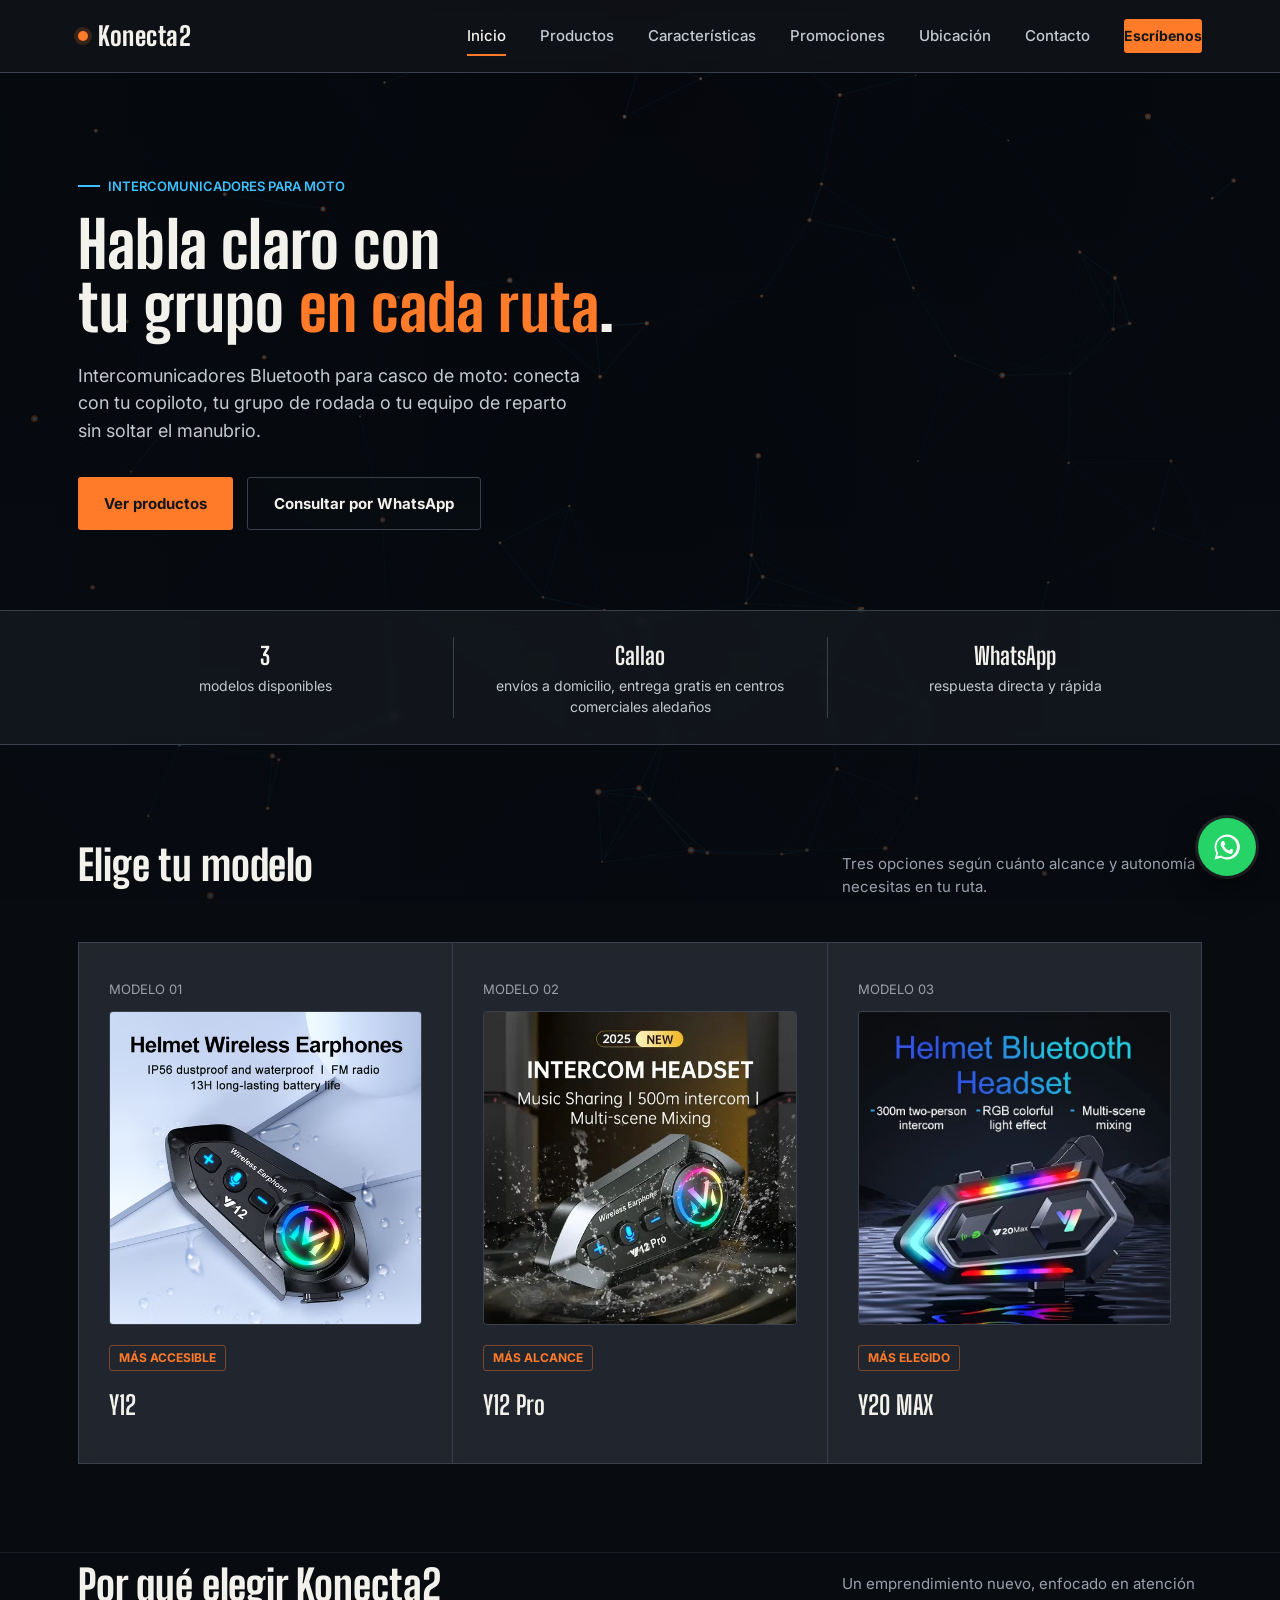
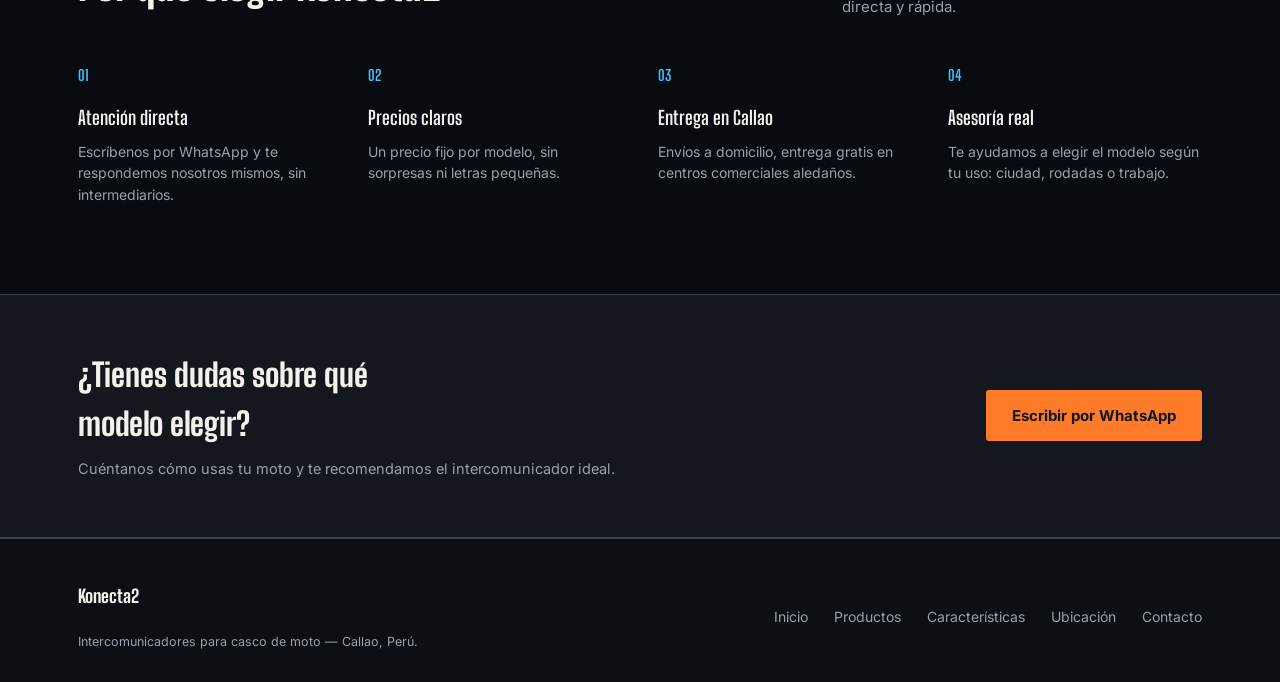
==== commit 0aa8bafd: "Add files via upload" ====
--- a/index.html
+++ b/index.html
@@ -111,6 +111,9 @@
           Características
         </a>
 
+        <a href="promociones.html">
+          Promociones
+        </a>  
 
         <a href="ubicacion.html">
           Ubicación
@@ -330,8 +333,8 @@
             <div class="foto-producto">
 
               <img
-                src="imagenes/y20 max.jpg"
-                alt="Intercomunicador Y20 Max"
+                src="imagenes/y12.avif"
+                alt="Intercomunicador Y12 Max"
                 loading="lazy"
               >
 
@@ -339,12 +342,12 @@
 
 
             <span class="destacado">
-              MÁS ALCANCE
+              MÁS ACCESIBLE
             </span>
 
 
             <h3>
-              Y20 Max
+              Y12
             </h3>
 
           </a>
@@ -377,7 +380,7 @@
 
 
             <span class="destacado">
-              MÁS ELEGIDO
+              MÁS ALCANCE
             </span>
 
 
@@ -406,8 +409,8 @@
             <div class="foto-producto">
 
               <img
-                src="imagenes/y12.avif"
-                alt="Intercomunicador Y12"
+                src="imagenes/y20 max.jpg"
+                alt="Intercomunicador Y20 MAX"
                 loading="lazy"
               >
 
@@ -415,12 +418,12 @@
 
 
             <span class="destacado">
-              PRECIO ACCESIBLE
+              MÁS ELEGIDO
             </span>
 
 
             <h3>
-              Y12
+              Y20 MAX
             </h3>
 
           </a>
